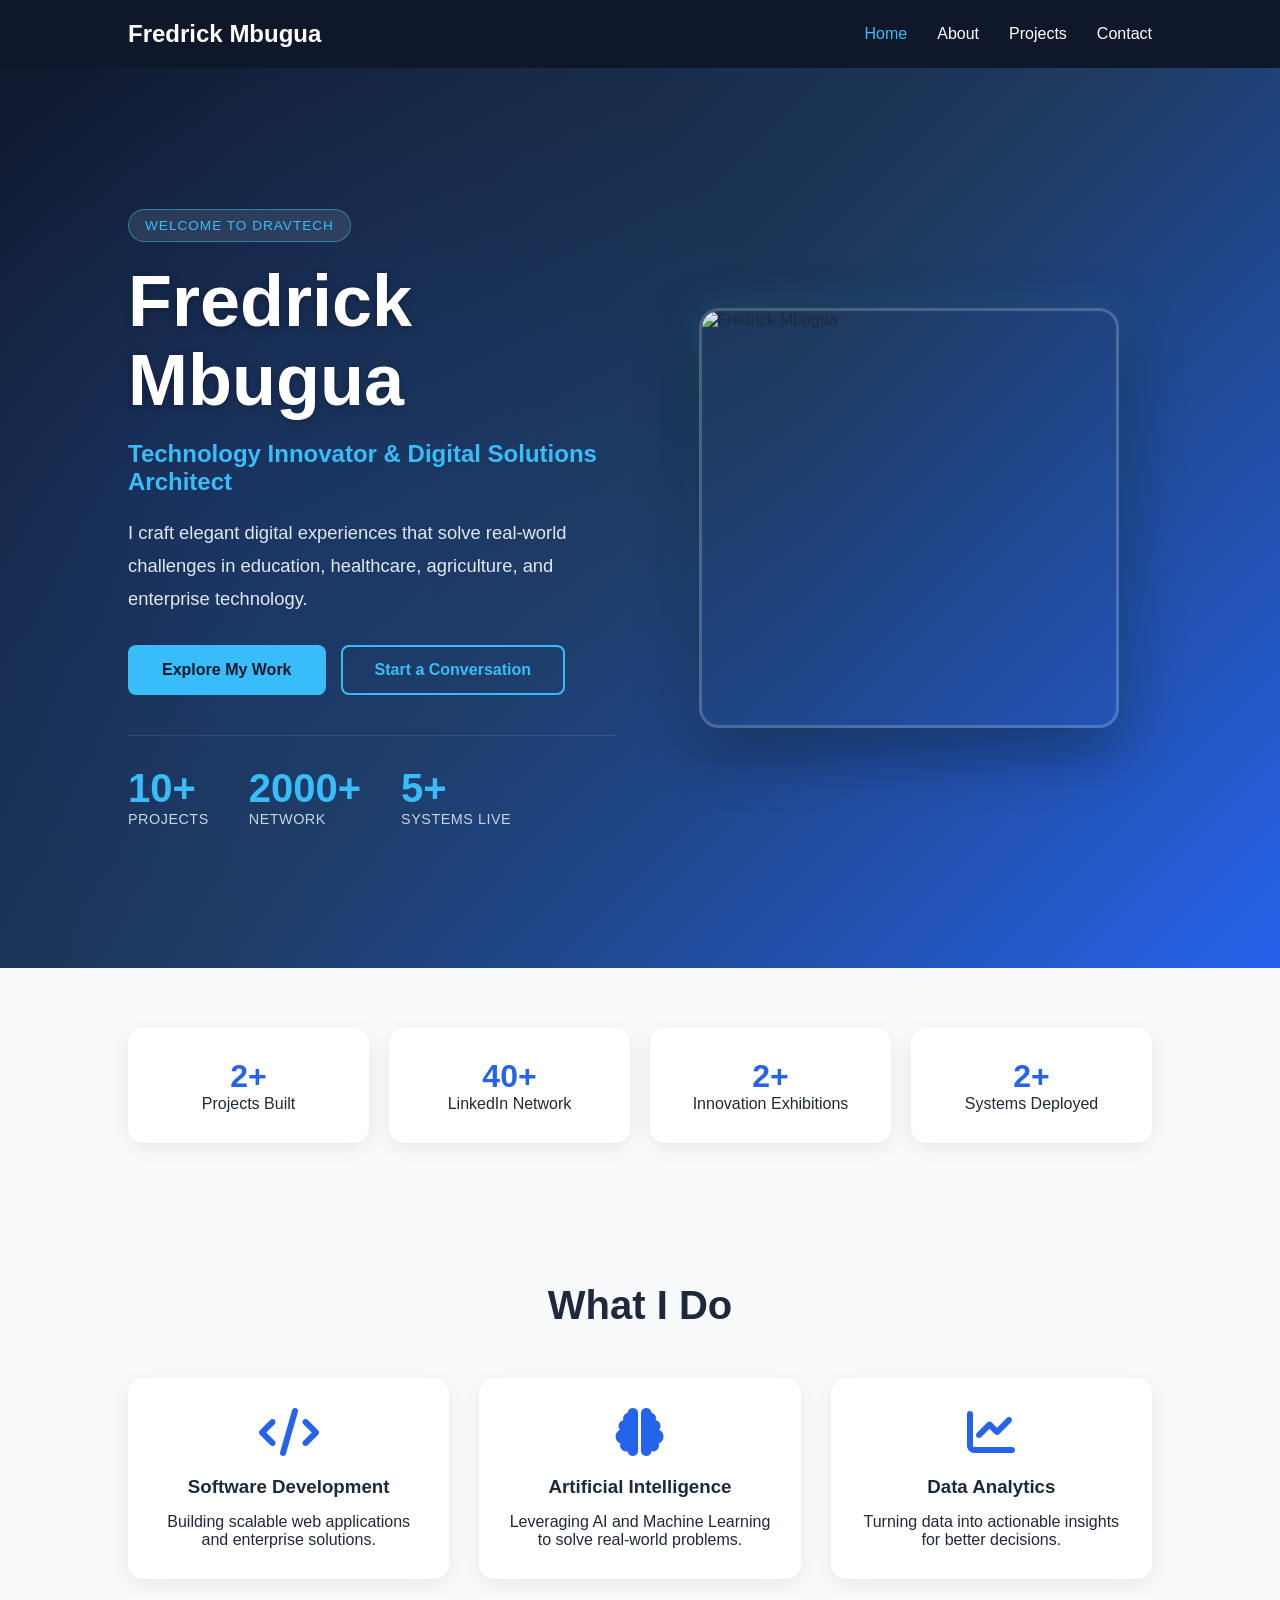
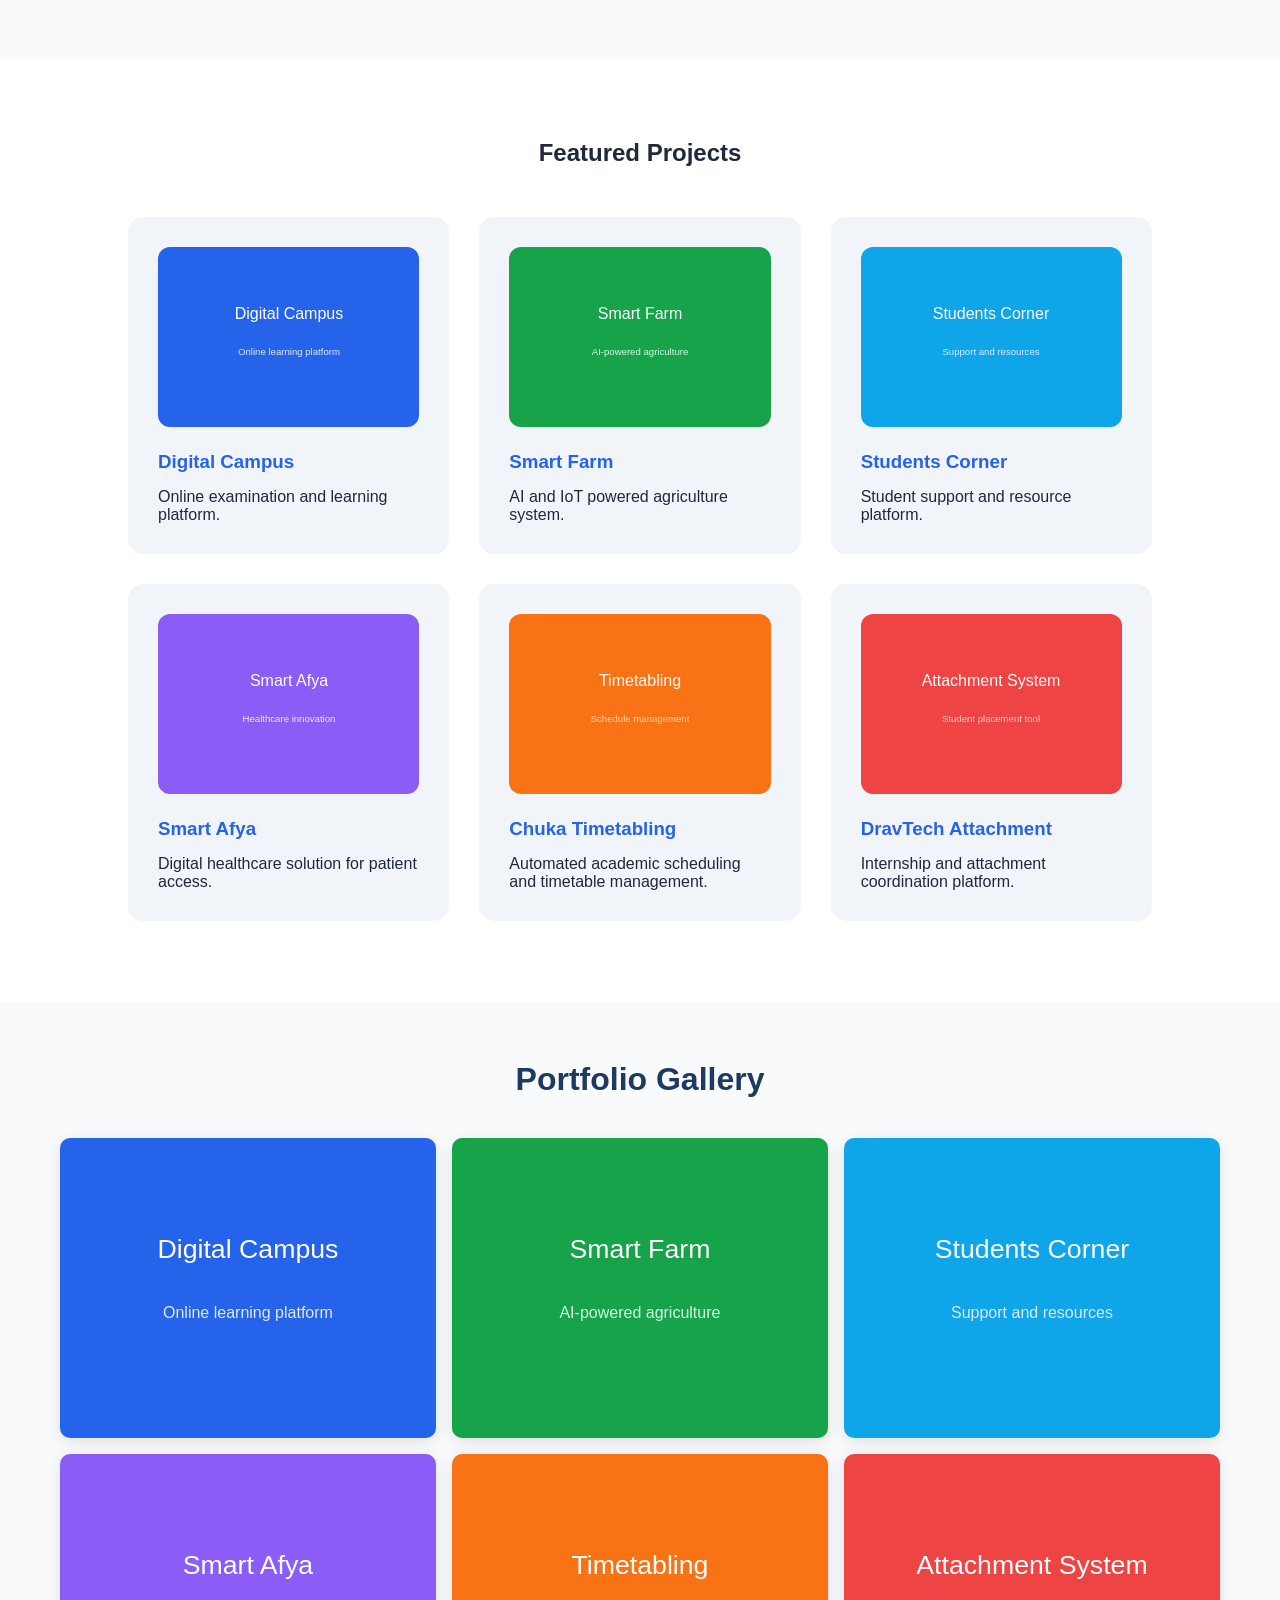
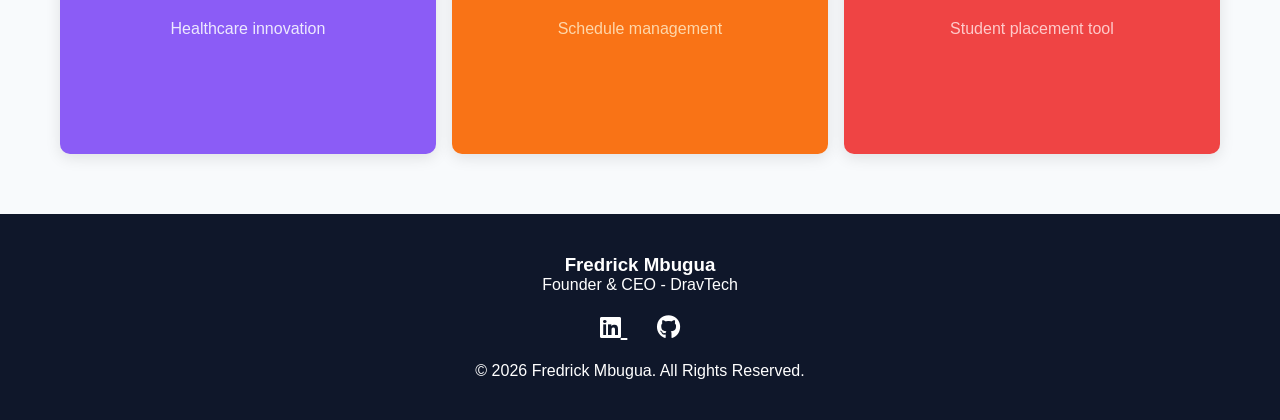
==== index.html @ f40d71c6 "My portfolio" ====
<!DOCTYPE html>
<html lang="en">
<head>
    <meta charset="UTF-8">
    <meta name="viewport" content="width=device-width, initial-scale=1.0">
    <title>Fredrick Mbugua | Portfolio</title>

    <link rel="stylesheet" href="css/style.css">

    <link href="https://cdnjs.cloudflare.com/ajax/libs/font-awesome/6.5.1/css/all.min.css" rel="stylesheet">
</head>

<body>

    <!-- Navigation -->

    <nav class="navbar">

        <div class="logo">
            <h2>Fredrick Mbugua</h2>
        </div>

        <ul class="nav-links">
            <li><a href="index.html" class="active">Home</a></li>
            <li><a href="about.html">About</a></li>
            <li><a href="project.html">Projects</a></li>
            <li><a href="contact.html">Contact</a></li>
        </ul>

    </nav>

    <!-- Hero Section -->

    <section class="hero hero-gradient">

        <div class="hero-overlay"></div>

        <div class="hero-content">

            <div class="hero-badge">Welcome to DravTech</div>

            <h1>Fredrick Mbugua</h1>

            <h2>
                Technology Innovator & Digital Solutions Architect
            </h2>

            <p class="intro">
                I craft elegant digital experiences that solve real-world challenges
                in education, healthcare, agriculture, and enterprise technology.
            </p>

            <div class="buttons">
                <a href="project.html" class="btn btn-primary">Explore My Work</a>
                <a href="contact.html" class="btn btn-secondary">
                    Start a Conversation
                </a>
            </div>

            <div class="hero-stats">
                <div class="stat">
                    <span class="number">10+</span>
                    <span class="label">Projects</span>
                </div>
                <div class="stat">
                    <span class="number">2000+</span>
                    <span class="label">Network</span>
                </div>
                <div class="stat">
                    <span class="number">5+</span>
                    <span class="label">Systems Live</span>
                </div>
            </div>

        </div>

        <div class="hero-image">
            <img src="images/profile.jpg" alt="Fredrick Mbugua" class="profile-img">
        </div>

    </section>

    <!-- Stats -->

    <section class="stats">

        <div class="stat-box">
            <h3>10+</h3>
            <p>Projects Built</p>
        </div>

        <div class="stat-box">
            <h3>2000+</h3>
            <p>LinkedIn Network</p>
        </div>

        <div class="stat-box">
            <h3>2</h3>
            <p>Innovation Exhibitions</p>
        </div>

        <div class="stat-box">
            <h3>5+</h3>
            <p>Systems Deployed</p>
        </div>

    </section>

    <!-- Highlights -->

    <section class="highlights">

        <h2>What I Do</h2>

        <div class="highlight-container">

            <div class="card">
                <i class="fas fa-code"></i>
                <h3>Software Development</h3>
                <p>
                    Building scalable web applications
                    and enterprise solutions.
                </p>
            </div>

            <div class="card">
                <i class="fas fa-brain"></i>
                <h3>Artificial Intelligence</h3>
                <p>
                    Leveraging AI and Machine Learning
                    to solve real-world problems.
                </p>
            </div>

            <div class="card">
                <i class="fas fa-chart-line"></i>
                <h3>Data Analytics</h3>
                <p>
                    Turning data into actionable insights
                    for better decisions.
                </p>
            </div>

        </div>

    </section>

    <!-- Featured Projects -->

    <section class="featured-projects">

        <h2>Featured Projects</h2>

        <div class="project-grid">

            <div class="project-card">
                <img src="images/projects/digital-campus.svg" alt="Digital Campus">
                <h3>Digital Campus</h3>
                <p>
                    Online examination and learning platform.
                </p>
            </div>

            <div class="project-card">
                <img src="images/projects/smart-farm.svg" alt="Smart Farm">
                <h3>Smart Farm</h3>
                <p>
                    AI and IoT powered agriculture system.
                </p>
            </div>

            <div class="project-card">
                <img src="images/projects/students-corner.svg" alt="Students Corner">
                <h3>Students Corner</h3>
                <p>
                    Student support and resource platform.
                </p>
            </div>

            <div class="project-card">
                <img src="images/projects/smart-afya.svg" alt="Smart Afya">
                <h3>Smart Afya</h3>
                <p>
                    Digital healthcare solution for patient access.
                </p>
            </div>

            <div class="project-card">
                <img src="images/projects/chuka-timetabling.svg" alt="Chuka Timetabling System">
                <h3>Chuka Timetabling</h3>
                <p>
                    Automated academic scheduling and timetable management.
                </p>
            </div>

            <div class="project-card">
                <img src="images/projects/dravtech-attachment.svg" alt="DravTech Attachment System">
                <h3>DravTech Attachment</h3>
                <p>
                    Internship and attachment coordination platform.
                </p>
            </div>

        </div>

    </section>
    
        <!-- Portfolio Gallery -->
        <section class="portfolio-images" id="gallery">
            <h2>Portfolio Gallery</h2>

            <div class="image-grid three-col">
                <div class="image-card">
                    <img src="images/projects/digital-campus.svg" alt="Digital Campus">
                    <div class="caption">Digital Campus — EdTech platform</div>
                </div>
                <div class="image-card">
                    <img src="images/projects/smart-farm.svg" alt="Smart Farm">
                    <div class="caption">Smart Farm — AI agriculture</div>
                </div>
                <div class="image-card">
                    <img src="images/projects/students-corner.svg" alt="Students Corner">
                    <div class="caption">Students Corner — Student support</div>
                </div>
                <div class="image-card">
                    <img src="images/projects/smart-afya.svg" alt="Smart Afya">
                    <div class="caption">Smart Afya — Healthcare access</div>
                </div>
                <div class="image-card">
                    <img src="images/projects/chuka-timetabling.svg" alt="Chuka Timetabling">
                    <div class="caption">Chuka Timetabling — Scheduling system</div>
                </div>
                <div class="image-card">
                    <img src="images/projects/dravtech-attachment.svg" alt="DravTech Attachment">
                    <div class="caption">DravTech Attachment — Internship tool</div>
                </div>
            </div>

        </section>

        <!-- Footer -->

    <footer>

        <h3>Fredrick Mbugua</h3>

        <p>
            Founder & CEO - DravTech
        </p>

        <div class="socials">

            <a href="https://www.linkedin.com/in/fredrick-mbugua-91761b349">
                <i class="fab fa-linkedin"></i>
            </a>

            <a href="#">
                <i class="fab fa-github"></i>
            </a>

        </div>

        <p>
            © 2026 Fredrick Mbugua. All Rights Reserved.
        </p>

    </footer>

    <script src="script.js"></script>

</body>
</html>
---- css/style.css ----
/* ==========================
   GLOBAL SETTINGS
========================== */

*{
    margin:0;
    padding:0;
    box-sizing:border-box;
    font-family:'Segoe UI',sans-serif;
}

html{
    scroll-behavior:smooth;
}

body{
    background:#f8fafc;
    color:#1e293b;
}

/* ==========================
   NAVBAR
========================== */

.navbar{
    display:flex;
    justify-content:space-between;
    align-items:center;
    padding:20px 10%;
    background:#0f172a;
    position:sticky;
    top:0;
    z-index:1000;
}

.logo h2{
    color:white;
}

.nav-links{
    display:flex;
    list-style:none;
}

.nav-links li{
    margin-left:30px;
}

.nav-links a{
    text-decoration:none;
    color:white;
    font-weight:500;
    transition:0.3s;
}

.nav-links a:hover,
.nav-links a.active{
    color:#38bdf8;
}

/* ==========================
   HERO SECTION
========================== */

.hero{
    min-height:100vh;
    display:flex;
    justify-content:center;
    align-items:center;
    padding:80px 10%;
    gap:50px;
    position:relative;
    overflow:hidden;
}

.hero-gradient{
    background:linear-gradient(135deg,#0f172a 0%,#1e3a5f 50%,#2563eb 100%);
}

.hero-overlay{
    position:absolute;
    top:0;
    left:0;
    right:0;
    bottom:0;
    background:radial-gradient(circle at 20% 50%, rgba(37,99,235,0.15) 0%, transparent 50%);
    pointer-events:none;
}

.hero-content{
    flex:1;
    position:relative;
    z-index:1;
    color:white;
}

.hero-badge{
    display:inline-block;
    padding:8px 16px;
    background:rgba(255,255,255,0.1);
    border:1px solid rgba(56,189,248,0.5);
    border-radius:20px;
    font-size:0.85rem;
    letter-spacing:1px;
    text-transform:uppercase;
    margin-bottom:20px;
    color:#38bdf8;
}

.hero-content h1{
    font-size:4.5rem;
    color:white;
    margin-bottom:15px;
    font-weight:800;
    line-height:1.1;
    text-shadow:0 2px 10px rgba(0,0,0,0.3);
}

.hero-content h2{
    color:#38bdf8;
    margin:20px 0;
    font-size:1.5rem;
    font-weight:600;
}

.hero-content p{
    margin-bottom:15px;
    line-height:1.8;
    color:#e2e8f0;
}

.intro{
    font-size:1.15rem;
    color:#cbd5e1;
    margin-bottom:35px;
}

.hero-stats{
    display:flex;
    gap:40px;
    margin-top:40px;
    padding-top:30px;
    border-top:1px solid rgba(255,255,255,0.1);
}

.hero-stats .stat{
    display:flex;
    flex-direction:column;
}

.hero-stats .number{
    font-size:2.5rem;
    font-weight:700;
    color:#38bdf8;
}

.hero-stats .label{
    font-size:0.9rem;
    color:#cbd5e1;
    text-transform:uppercase;
    letter-spacing:0.5px;
}

.hero-image{
    flex:1;
    display:flex;
    justify-content:center;
    align-items:center;
    position:relative;
    z-index:1;
}

.hero-image .profile-img{
    width:420px;
    height:420px;
    object-fit:cover;
    border-radius:20px;
    border:3px solid rgba(255,255,255,0.2);
    box-shadow:0 20px 60px rgba(0,0,0,0.4), 0 0 40px rgba(56,189,248,0.2);
    transition:transform 0.3s ease, box-shadow 0.3s ease;
}

.hero-image .profile-img:hover{
    transform:translateY(-10px);
    box-shadow:0 30px 80px rgba(0,0,0,0.5), 0 0 60px rgba(56,189,248,0.3);
}

/* ==========================
   BUTTONS
========================== */

.buttons{
    margin-top:30px;
    display:flex;
    gap:15px;
    flex-wrap:wrap;
}

.btn{
    display:inline-block;
    padding:14px 32px;
    background:#2563eb;
    color:white;
    text-decoration:none;
    border-radius:8px;
    transition:.3s;
    border:2px solid transparent;
    font-weight:600;
    font-size:1rem;
}

.btn:hover{
    transform:translateY(-3px);
    box-shadow:0 10px 30px rgba(37,99,235,0.3);
}

.btn-primary{
    background:#38bdf8;
    color:#0f172a;
}

.btn-primary:hover{
    background:#0ea5e9;
    box-shadow:0 10px 30px rgba(56,189,248,0.3);
}

.btn-secondary{
    background:transparent;
    border:2px solid #38bdf8;
    color:#38bdf8;
}

.btn-secondary:hover{
    background:#38bdf8;
    color:#0f172a;
}

.btn-outline{
    background:transparent;
    border:2px solid #2563eb;
    color:#2563eb;
}

/* ==========================
   STATS
========================== */

.stats{
    display:grid;
    grid-template-columns:repeat(auto-fit,minmax(200px,1fr));
    gap:20px;
    padding:60px 10%;
}

.stat-box{
    background:white;
    padding:30px;
    text-align:center;
    border-radius:15px;
    box-shadow:0 5px 20px rgba(0,0,0,.08);
}

.stat-box h3{
    color:#2563eb;
    font-size:2rem;
}

/* ==========================
   HIGHLIGHTS
========================== */

.highlights{
    padding:80px 10%;
}

.highlights h2{
    text-align:center;
    margin-bottom:50px;
    font-size:2.5rem;
}

.highlight-container{
    display:grid;
    grid-template-columns:repeat(auto-fit,minmax(250px,1fr));
    gap:30px;
}

.card{
    background:white;
    padding:30px;
    text-align:center;
    border-radius:15px;
    box-shadow:0 5px 20px rgba(0,0,0,.08);
    transition:.3s;
}

.card:hover{
    transform:translateY(-10px);
}

.card i{
    font-size:3rem;
    color:#2563eb;
    margin-bottom:20px;
}

.card h3{
    margin-bottom:15px;
}

/* ==========================
   PROJECTS
========================== */

.featured-projects{
    padding:80px 10%;
    background:white;
}

.featured-projects h2{
    text-align:center;
    margin-bottom:50px;
}

.project-grid{
    display:grid;
    grid-template-columns:repeat(auto-fit,minmax(280px,1fr));
    gap:30px;
}

.project-card{
    background:#f1f5f9;
    padding:30px;
    border-radius:15px;
    transition:.3s;
}

.project-card img{
    width:100%;
    height:180px;
    object-fit:cover;
    border-radius:12px;
    margin-bottom:20px;
}

.project-card:hover{
    transform:translateY(-8px);
}

.project-card h3{
    color:#2563eb;
    margin-bottom:15px;
}

/* ==========================
   FOOTER
========================== */

footer{
    background:#0f172a;
    color:white;
    text-align:center;
    padding:40px 20px;
}

.socials{
    margin:20px 0;
}

.socials a{
    color:white;
    margin:0 15px;
    font-size:1.5rem;
}

.socials a:hover{
    color:#38bdf8;
}

/* ==========================
   ABOUT PAGE
========================== */

.about-section{
    padding:80px 10%;
}

.about-container{
    display:grid;
    grid-template-columns:1fr 2fr;
    gap:50px;
}

.profile-card{
    background:white;
    padding:30px;
    border-radius:15px;
    text-align:center;
    box-shadow:0 5px 20px rgba(0,0,0,.08);
}

.profile-card img{
    width:220px;
    height:220px;
    object-fit:cover;
    border-radius:50%;
    margin-bottom:20px;
}

.about-content{
    background:white;
    padding:40px;
    border-radius:15px;
    box-shadow:0 5px 20px rgba(0,0,0,.08);
}

/* ==========================
   CONTACT
========================== */

.contact-section{
    padding:80px 10%;
}

.contact-form{
    max-width:700px;
    margin:auto;
}

.contact-form input,
.contact-form textarea{
    width:100%;
    padding:15px;
    margin-bottom:20px;
    border:1px solid #ddd;
    border-radius:8px;
}

.contact-form button{
    display:inline-block;
    padding:15px 30px;
    background:#2563eb;
    color:white;
    border-radius:8px;
    border:none;
    cursor:pointer;
    transition:.3s;
}

.contact-form button:hover{
    transform:translateY(-2px);
    background:#1d4ed8;
}

/* ==========================
   MOBILE
========================== */

@media(max-width:768px){

    .hero{
        flex-direction:column;
        text-align:center;
        padding:60px 5%;
        min-height:auto;
    }

    .hero-content h1{
        font-size:3rem;
    }

    .hero-content h2{
        font-size:1.2rem;
    }

    .hero-image .profile-img{
        width:280px;
        height:280px;
    }

    .hero-stats{
        justify-content:center;
        gap:30px;
    }

    .buttons{
        justify-content:center;
    }

    .navbar{
        flex-direction:column;
    }

    .nav-links{
        margin-top:20px;
    }

    .about-container{
        grid-template-columns:1fr;
    }
}
/* ==========================
   ANIMATIONS
========================== */

.hidden{
    opacity:0;
    transform:translateY(40px);
    transition:all .8s ease;
}

.show{
    opacity:1;
    transform:translateY(0);
}

/* Typing Effect */

#typing{
    color:#2563eb;
    font-weight:bold;
}

.cursor{
    animation:blink .7s infinite;
}

@keyframes blink{
    50%{
        opacity:0;
    }
}

/* ==========================
   GALLERY / PORTFOLIO IMAGES
========================== */
.portfolio-images {
    padding: 60px 20px;
    max-width: 1200px;
    margin: 0 auto;
}

.portfolio-images h2 {
    text-align: center;
    font-size: 2rem;
    margin-bottom: 40px;
    color: #1e3a5f;
}

.image-category {
    margin-bottom: 50px;
}

.image-category h3 {
    font-size: 1.2rem;
    color: #555;
    margin-bottom: 20px;
    border-left: 4px solid #f97316;
    padding-left: 12px;
    text-transform: uppercase;
    letter-spacing: 1px;
}

.image-grid {
    display: grid;
    gap: 16px;
}

.image-grid.two-col {
    grid-template-columns: repeat(2, 1fr);
}

.image-grid.three-col {
    grid-template-columns: repeat(3, 1fr);
}

.image-grid.single {
    grid-template-columns: 200px;
    justify-content: center;
}

.image-card {
    position: relative;
    overflow: hidden;
    border-radius: 10px;
    box-shadow: 0 4px 15px rgba(0, 0, 0, 0.1);
    transition: transform 0.3s ease, box-shadow 0.3s ease;
    background: #f0f0f0;
}

.image-card:hover {
    transform: translateY(-5px);
    box-shadow: 0 10px 30px rgba(0, 0, 0, 0.2);
}

.image-card img {
    width: 100%;
    height: 300px;
    object-fit: cover;
    display: block;
}

.image-grid.two-col .image-card img {
    height: 420px;
    object-fit: cover;
    object-position: top;
}

.image-grid.single .image-card img {
    height: 200px;
    object-fit: contain;
    background: #0a1628;
    padding: 20px;
}

.image-card .caption {
    position: absolute;
    bottom: 0;
    left: 0;
    right: 0;
    background: linear-gradient(transparent, rgba(0,0,0,0.7));
    color: white;
    padding: 20px 14px 14px;
    font-size: 0.85rem;
    opacity: 0;
    transition: opacity 0.3s ease;
}

.image-card:hover .caption {
    opacity: 1;
}

@media (max-width: 768px) {
    .image-grid.two-col,
    .image-grid.three-col {
      grid-template-columns: 1fr;
    }
}
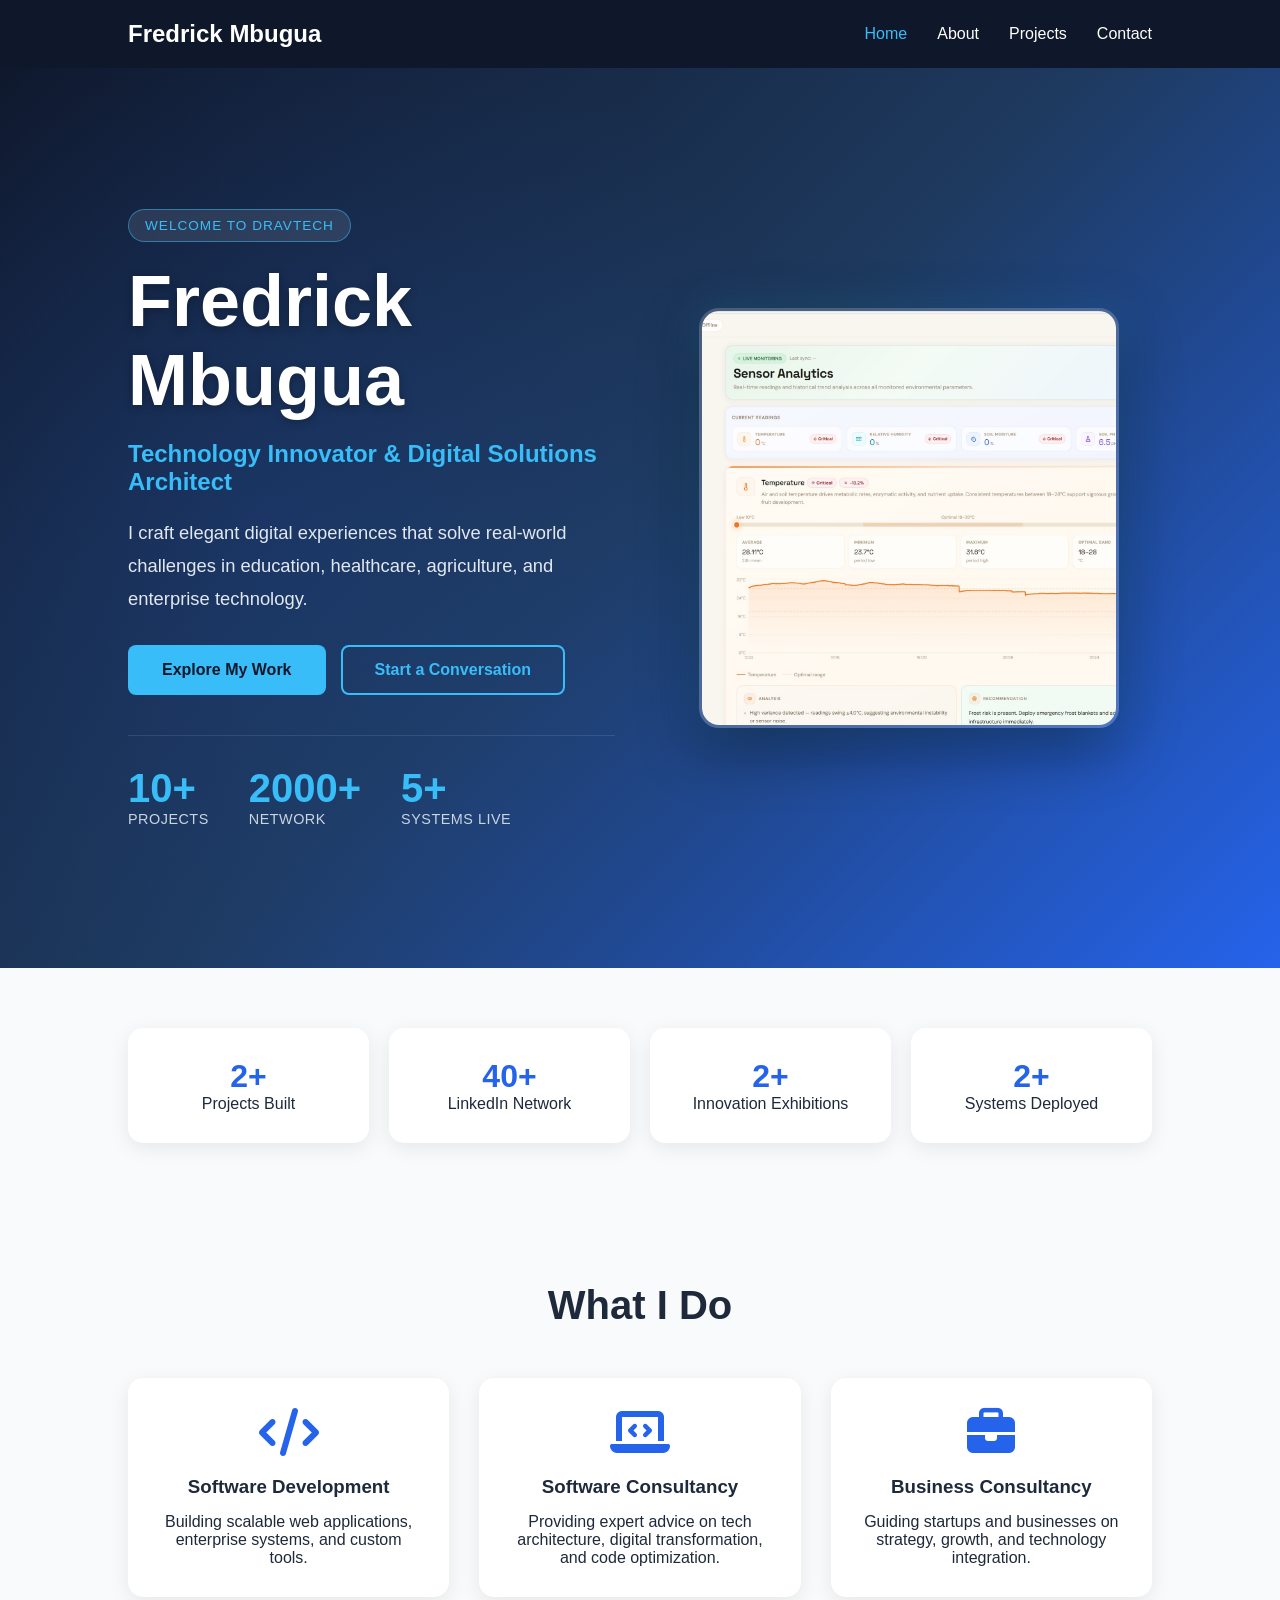
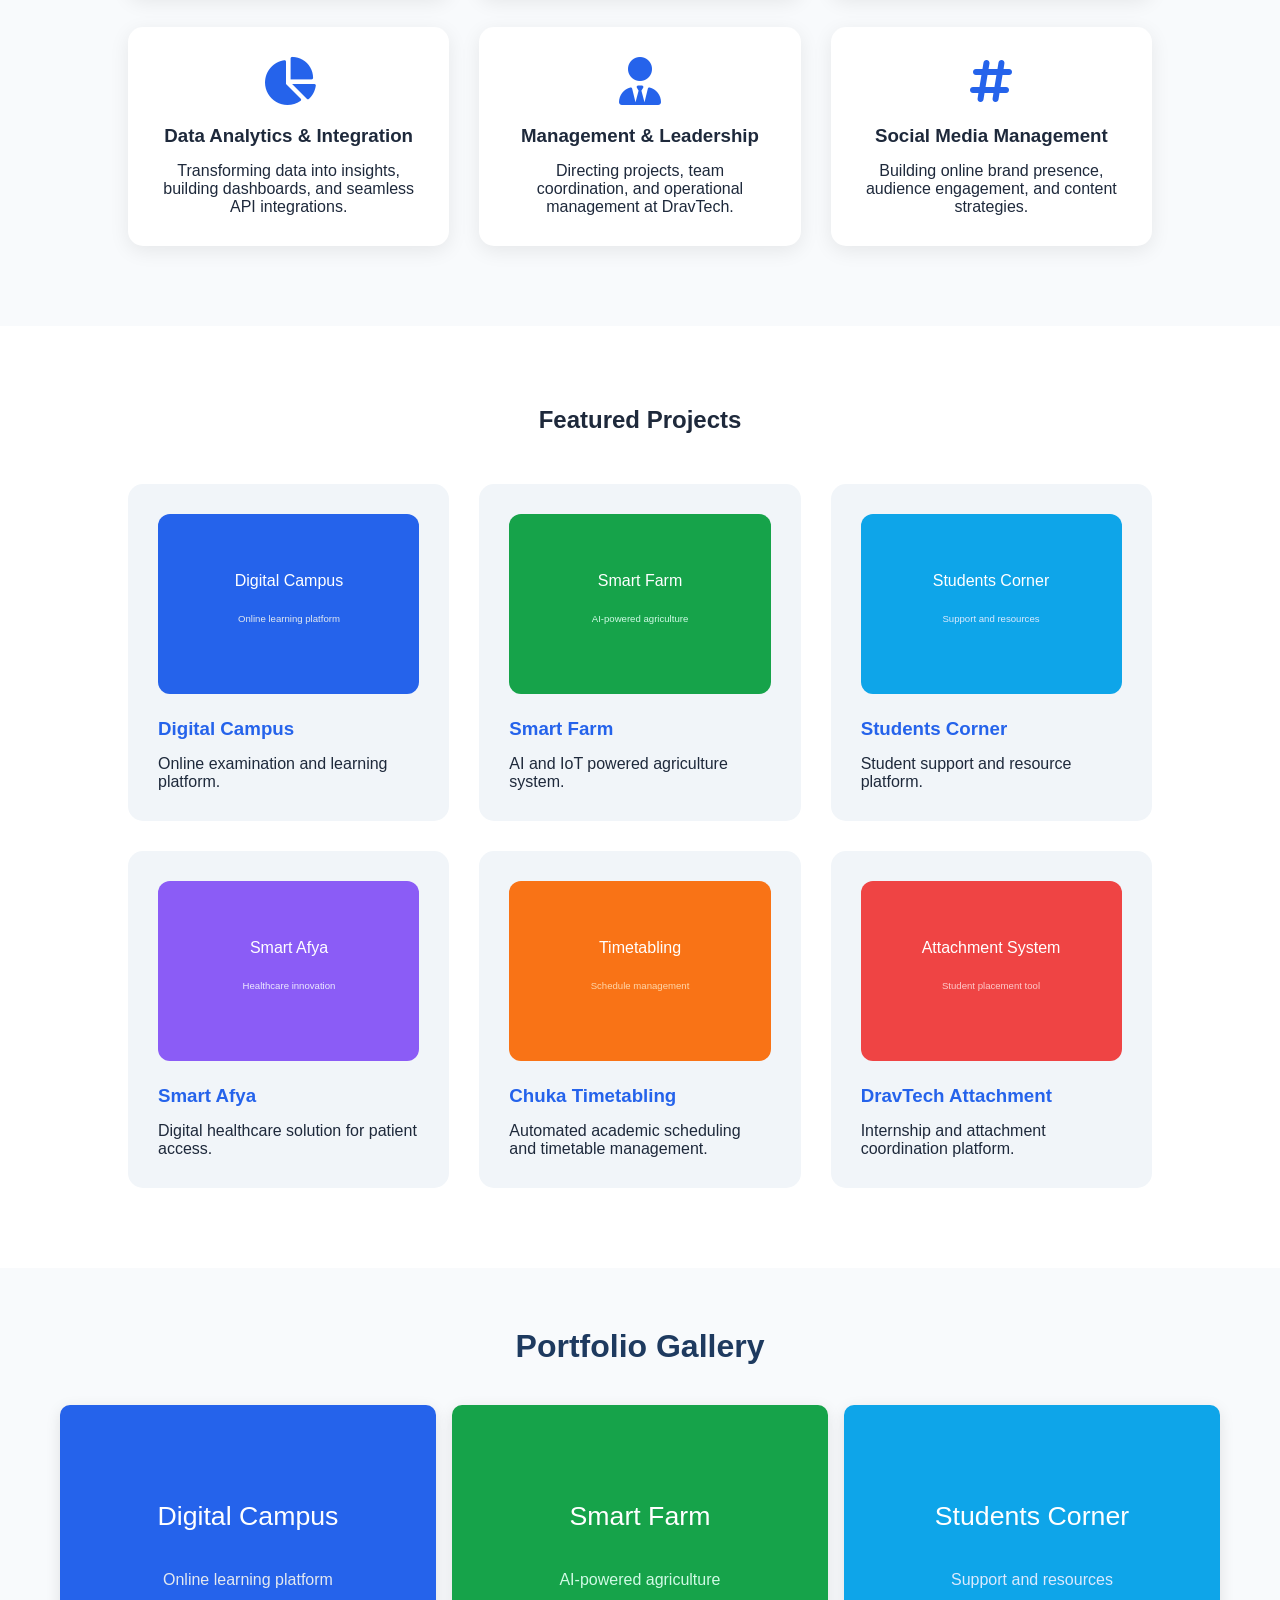
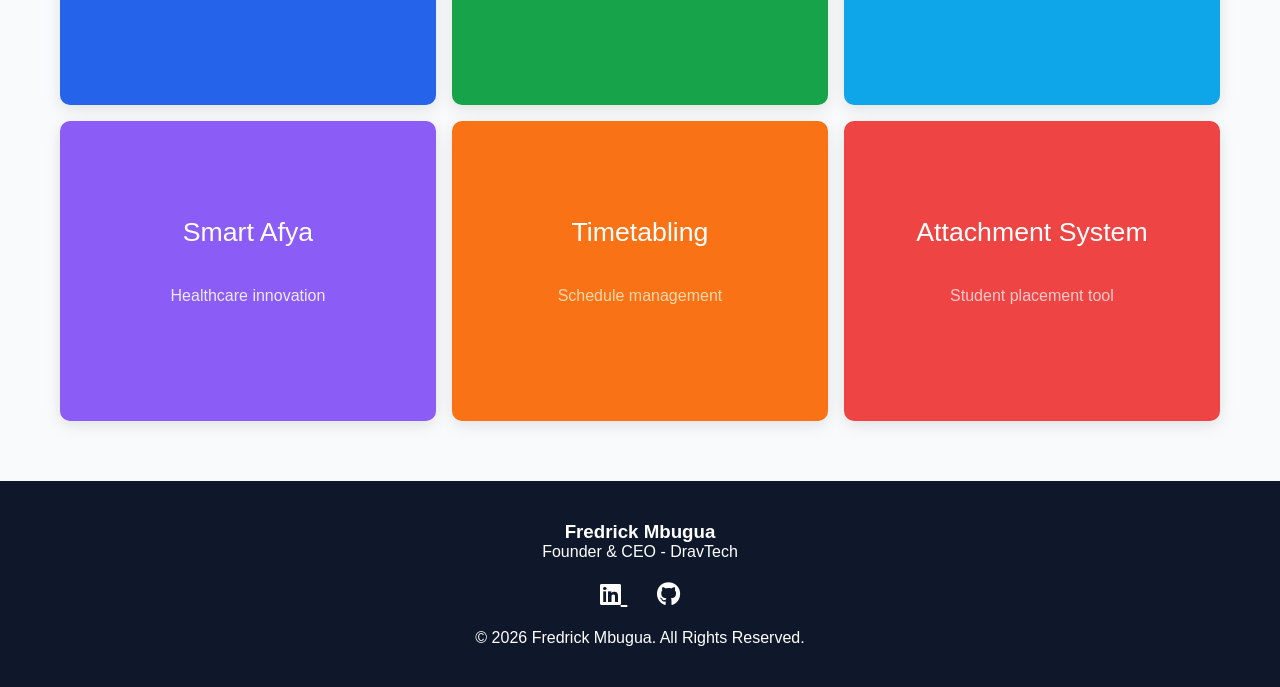
==== commit a347398c: "Add Business Consultancy, Software Consultancy, Management, Social Media Account Management, and Dat" ====
--- a/index.html
+++ b/index.html
@@ -118,26 +118,47 @@
                 <i class="fas fa-code"></i>
                 <h3>Software Development</h3>
                 <p>
-                    Building scalable web applications
-                    and enterprise solutions.
-                </p>
-            </div>
-
-            <div class="card">
-                <i class="fas fa-brain"></i>
-                <h3>Artificial Intelligence</h3>
-                <p>
-                    Leveraging AI and Machine Learning
-                    to solve real-world problems.
-                </p>
-            </div>
-
-            <div class="card">
-                <i class="fas fa-chart-line"></i>
-                <h3>Data Analytics</h3>
-                <p>
-                    Turning data into actionable insights
-                    for better decisions.
+                    Building scalable web applications, enterprise systems, and custom tools.
+                </p>
+            </div>
+
+            <div class="card">
+                <i class="fas fa-laptop-code"></i>
+                <h3>Software Consultancy</h3>
+                <p>
+                    Providing expert advice on tech architecture, digital transformation, and code optimization.
+                </p>
+            </div>
+
+            <div class="card">
+                <i class="fas fa-briefcase"></i>
+                <h3>Business Consultancy</h3>
+                <p>
+                    Guiding startups and businesses on strategy, growth, and technology integration.
+                </p>
+            </div>
+
+            <div class="card">
+                <i class="fas fa-chart-pie"></i>
+                <h3>Data Analytics & Integration</h3>
+                <p>
+                    Transforming data into insights, building dashboards, and seamless API integrations.
+                </p>
+            </div>
+
+            <div class="card">
+                <i class="fas fa-user-tie"></i>
+                <h3>Management & Leadership</h3>
+                <p>
+                    Directing projects, team coordination, and operational management at DravTech.
+                </p>
+            </div>
+
+            <div class="card">
+                <i class="fas fa-hashtag"></i>
+                <h3>Social Media Management</h3>
+                <p>
+                    Building online brand presence, audience engagement, and content strategies.
                 </p>
             </div>
 
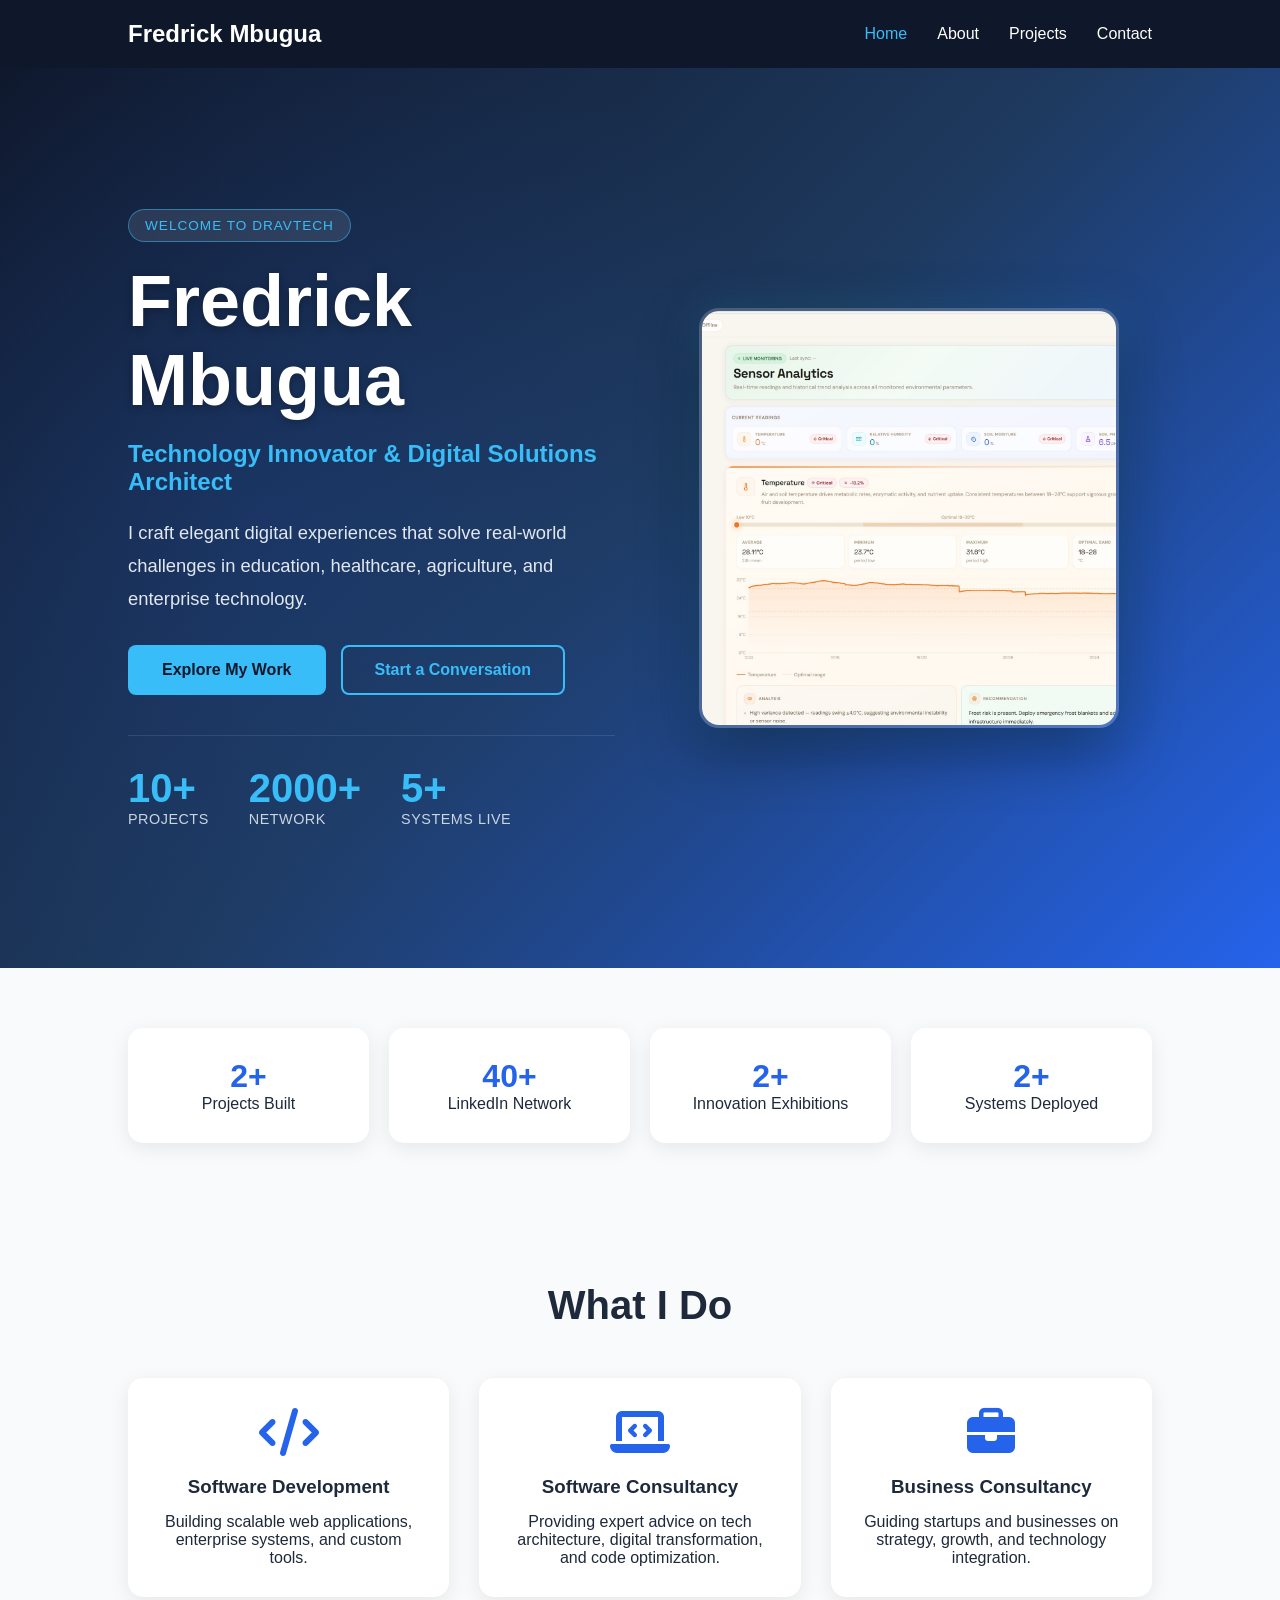
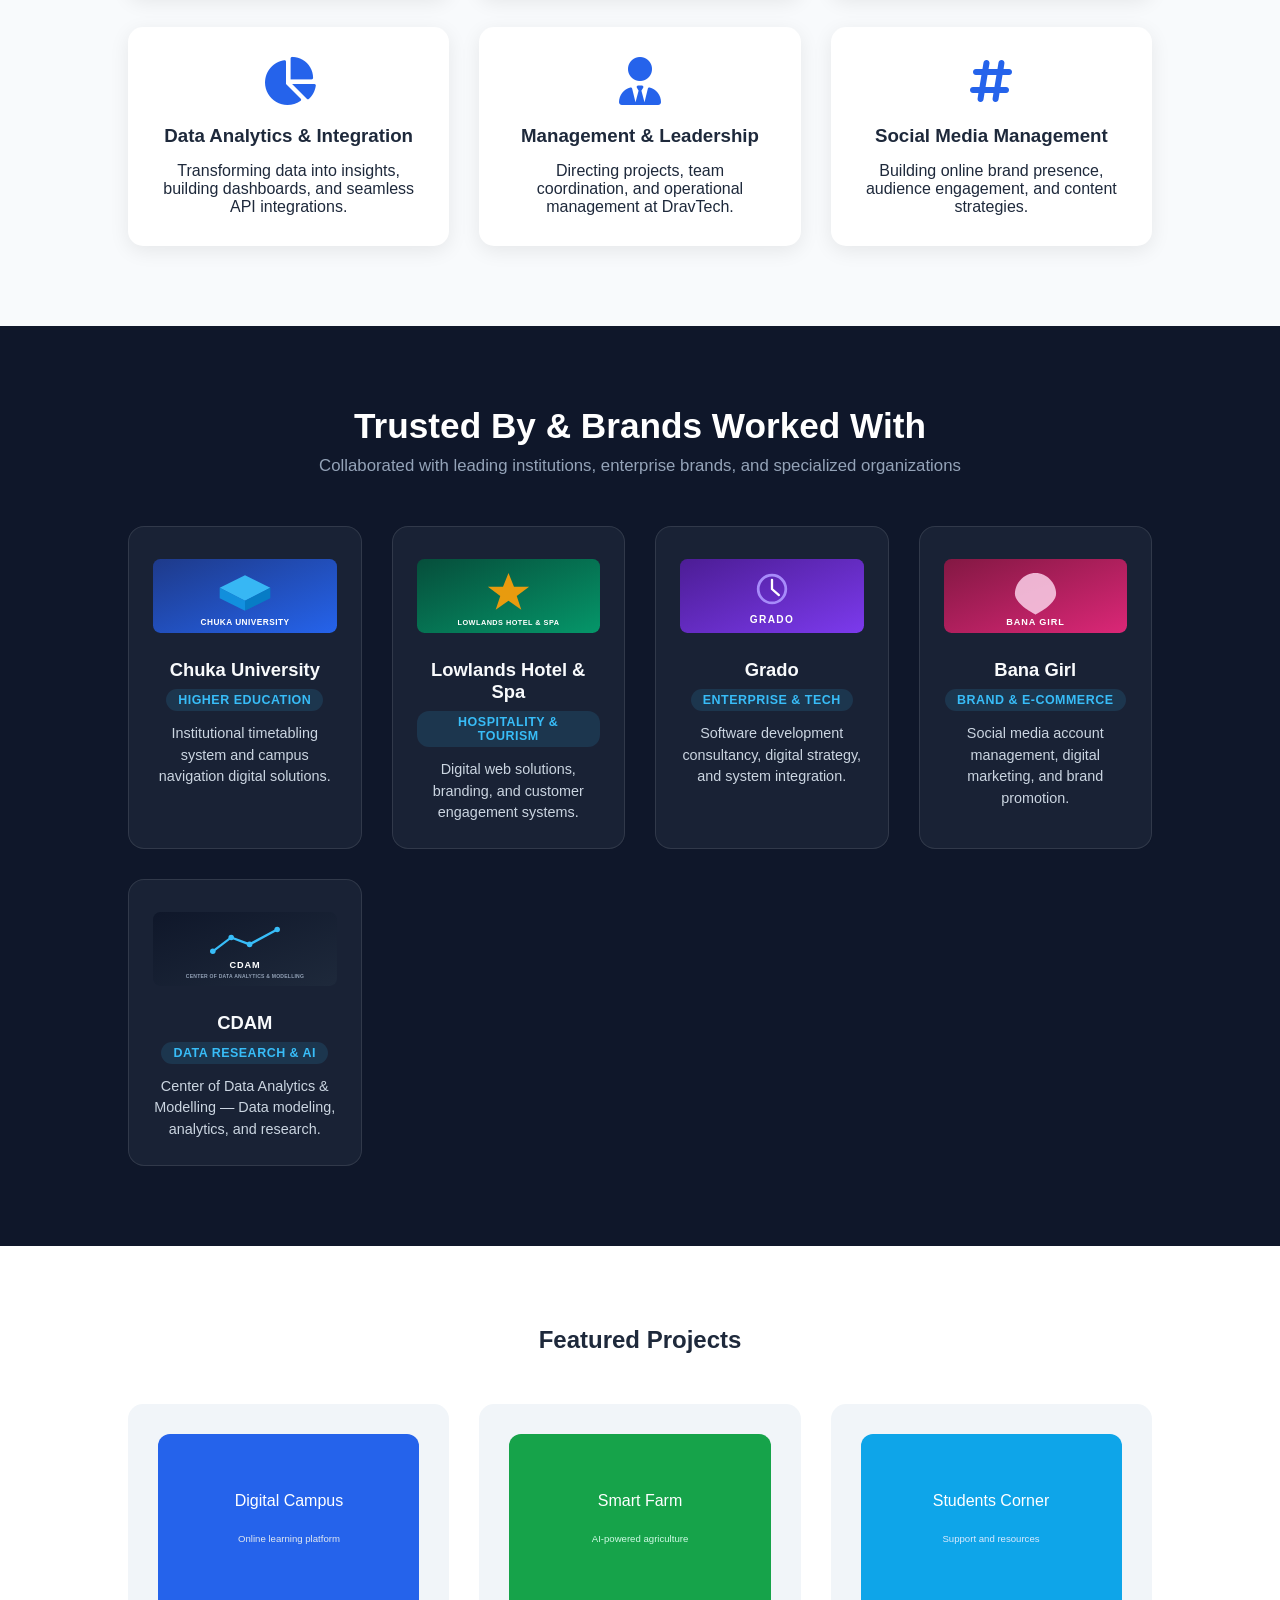
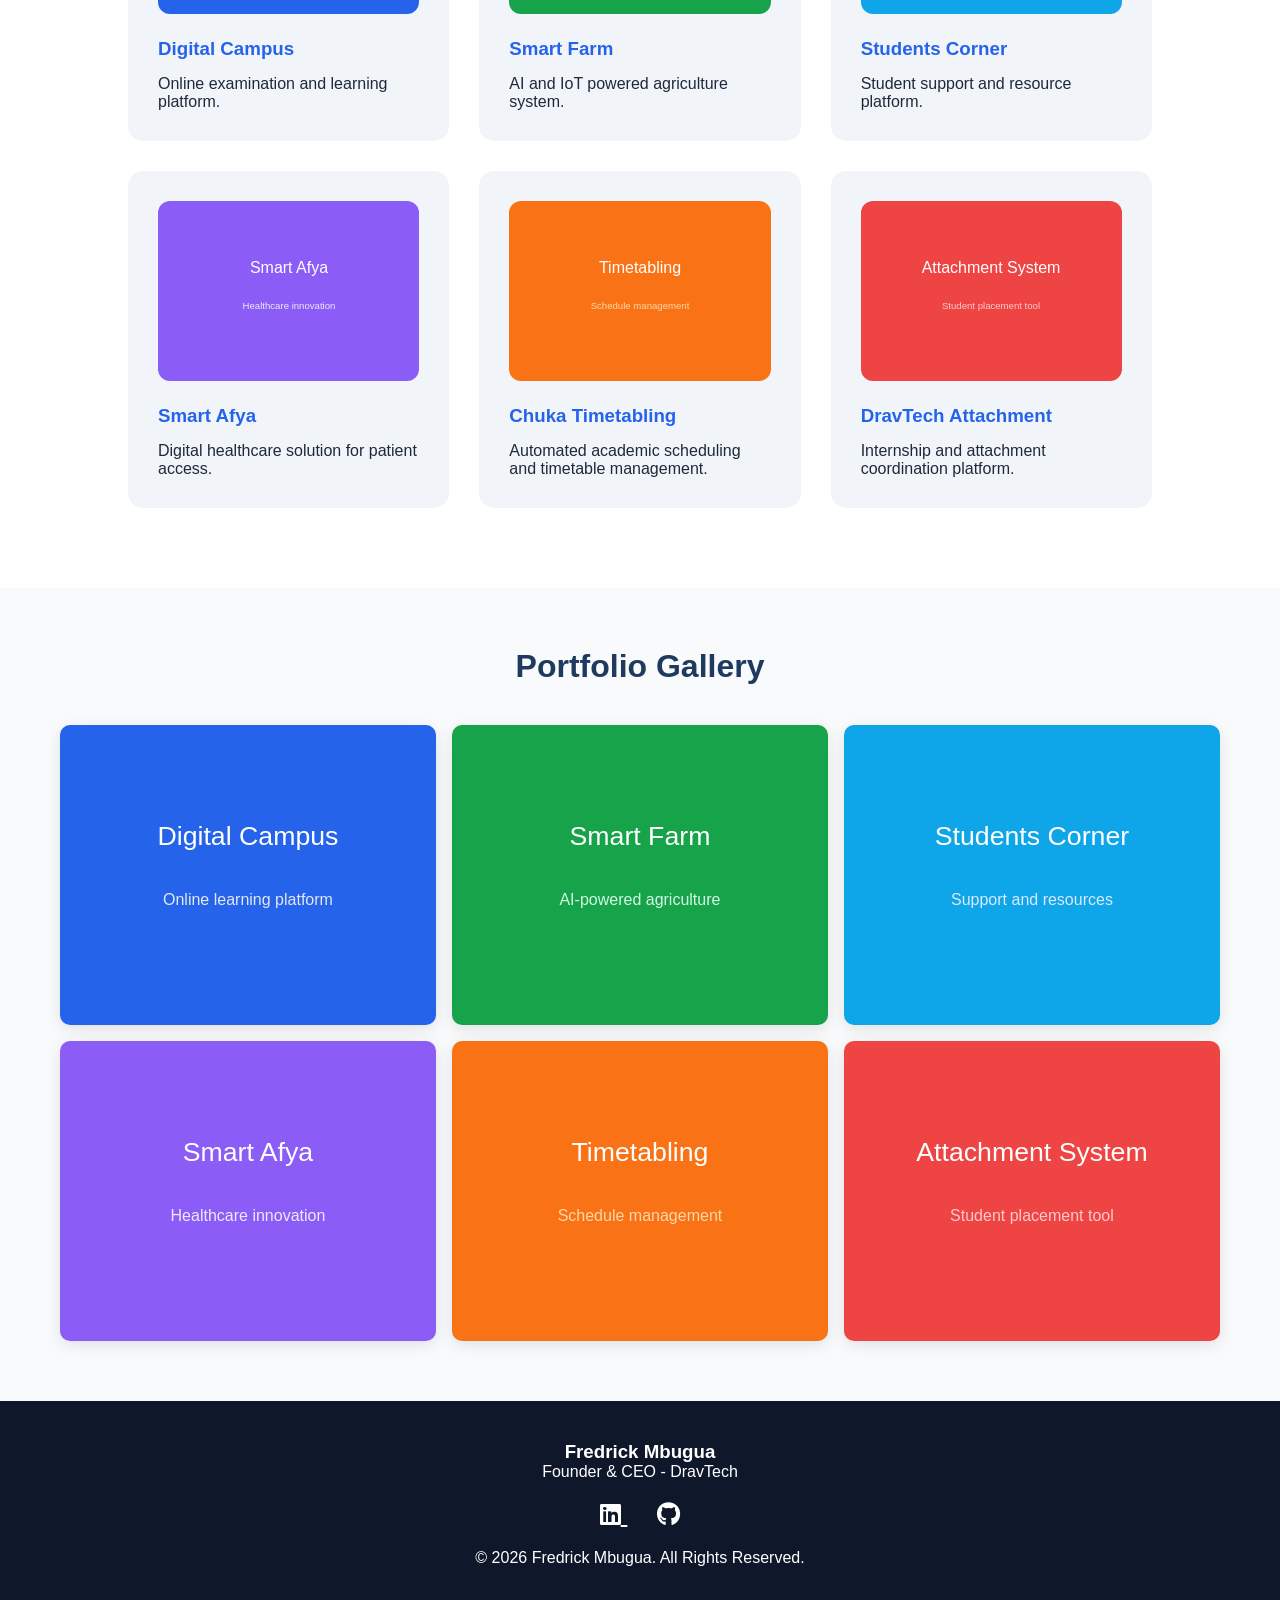
==== commit d5773249: "Add Brands & Collaborations section showcasing Chuka University, Lowlands Hotel and Spa, Grado, Bana" ====
--- a/index.html
+++ b/index.html
@@ -166,6 +166,54 @@
 
     </section>
 
+    <!-- Brands & Organizations Worked With -->
+
+    <section class="brands-section" id="brands">
+
+        <h2>Trusted By &amp; Brands Worked With</h2>
+        <p class="section-subtitle">Collaborated with leading institutions, enterprise brands, and specialized organizations</p>
+
+        <div class="brand-grid">
+
+            <div class="brand-card">
+                <img src="images/brands/chuka-university.svg" alt="Chuka University">
+                <h3>Chuka University</h3>
+                <span class="brand-tag">Higher Education</span>
+                <p>Institutional timetabling system and campus navigation digital solutions.</p>
+            </div>
+
+            <div class="brand-card">
+                <img src="images/brands/lowlands-hotel.svg" alt="Lowlands Hotel and Spa">
+                <h3>Lowlands Hotel &amp; Spa</h3>
+                <span class="brand-tag">Hospitality &amp; Tourism</span>
+                <p>Digital web solutions, branding, and customer engagement systems.</p>
+            </div>
+
+            <div class="brand-card">
+                <img src="images/brands/grado.svg" alt="Grado">
+                <h3>Grado</h3>
+                <span class="brand-tag">Enterprise &amp; Tech</span>
+                <p>Software development consultancy, digital strategy, and system integration.</p>
+            </div>
+
+            <div class="brand-card">
+                <img src="images/brands/bana-girl.svg" alt="Bana Girl">
+                <h3>Bana Girl</h3>
+                <span class="brand-tag">Brand &amp; E-Commerce</span>
+                <p>Social media account management, digital marketing, and brand promotion.</p>
+            </div>
+
+            <div class="brand-card">
+                <img src="images/brands/cdam.svg" alt="Center of Data Analytics and Modelling (CDAM)">
+                <h3>CDAM</h3>
+                <span class="brand-tag">Data Research &amp; AI</span>
+                <p>Center of Data Analytics &amp; Modelling — Data modeling, analytics, and research.</p>
+            </div>
+
+        </div>
+
+    </section>
+
     <!-- Featured Projects -->
 
     <section class="featured-projects">
--- a/css/style.css
+++ b/css/style.css
@@ -635,4 +635,93 @@
     .image-grid.three-col {
       grid-template-columns: 1fr;
     }
+}
+
+/* ==========================
+   BRANDS & PARTNERS SECTION
+========================== */
+
+.brands-section {
+    padding: 80px 10%;
+    background: #0f172a;
+    color: white;
+    position: relative;
+}
+
+.brands-section h2 {
+    text-align: center;
+    font-size: 2.2rem;
+    color: white;
+    margin-bottom: 10px;
+}
+
+.brands-section .section-subtitle {
+    text-align: center;
+    color: #94a3b8;
+    font-size: 1.05rem;
+    margin-bottom: 50px;
+}
+
+.brand-grid {
+    display: grid;
+    grid-template-columns: repeat(auto-fit, minmax(220px, 1fr));
+    gap: 30px;
+    align-items: stretch;
+}
+
+.brand-card {
+    background: rgba(30, 41, 59, 0.7);
+    border: 1px solid rgba(255, 255, 255, 0.1);
+    border-radius: 16px;
+    padding: 24px;
+    text-align: center;
+    transition: transform 0.3s ease, border-color 0.3s ease, box-shadow 0.3s ease;
+    display: flex;
+    flex-direction: column;
+    align-items: center;
+    backdrop-filter: blur(10px);
+}
+
+.brand-card:hover {
+    transform: translateY(-8px);
+    border-color: rgba(56, 189, 248, 0.5);
+    box-shadow: 0 15px 35px rgba(0, 0, 0, 0.4), 0 0 20px rgba(56, 189, 248, 0.15);
+}
+
+.brand-card img {
+    width: 100%;
+    max-width: 220px;
+    height: 90px;
+    object-fit: contain;
+    margin-bottom: 18px;
+    transition: transform 0.3s ease;
+}
+
+.brand-card:hover img {
+    transform: scale(1.05);
+}
+
+.brand-card h3 {
+    font-size: 1.15rem;
+    color: #f8fafc;
+    margin-bottom: 8px;
+}
+
+.brand-card .brand-tag {
+    display: inline-block;
+    padding: 4px 12px;
+    background: rgba(56, 189, 248, 0.12);
+    border-radius: 12px;
+    font-size: 0.78rem;
+    color: #38bdf8;
+    font-weight: 600;
+    margin-bottom: 12px;
+    text-transform: uppercase;
+    letter-spacing: 0.5px;
+}
+
+.brand-card p {
+    font-size: 0.9rem;
+    color: #cbd5e1;
+    line-height: 1.5;
 }
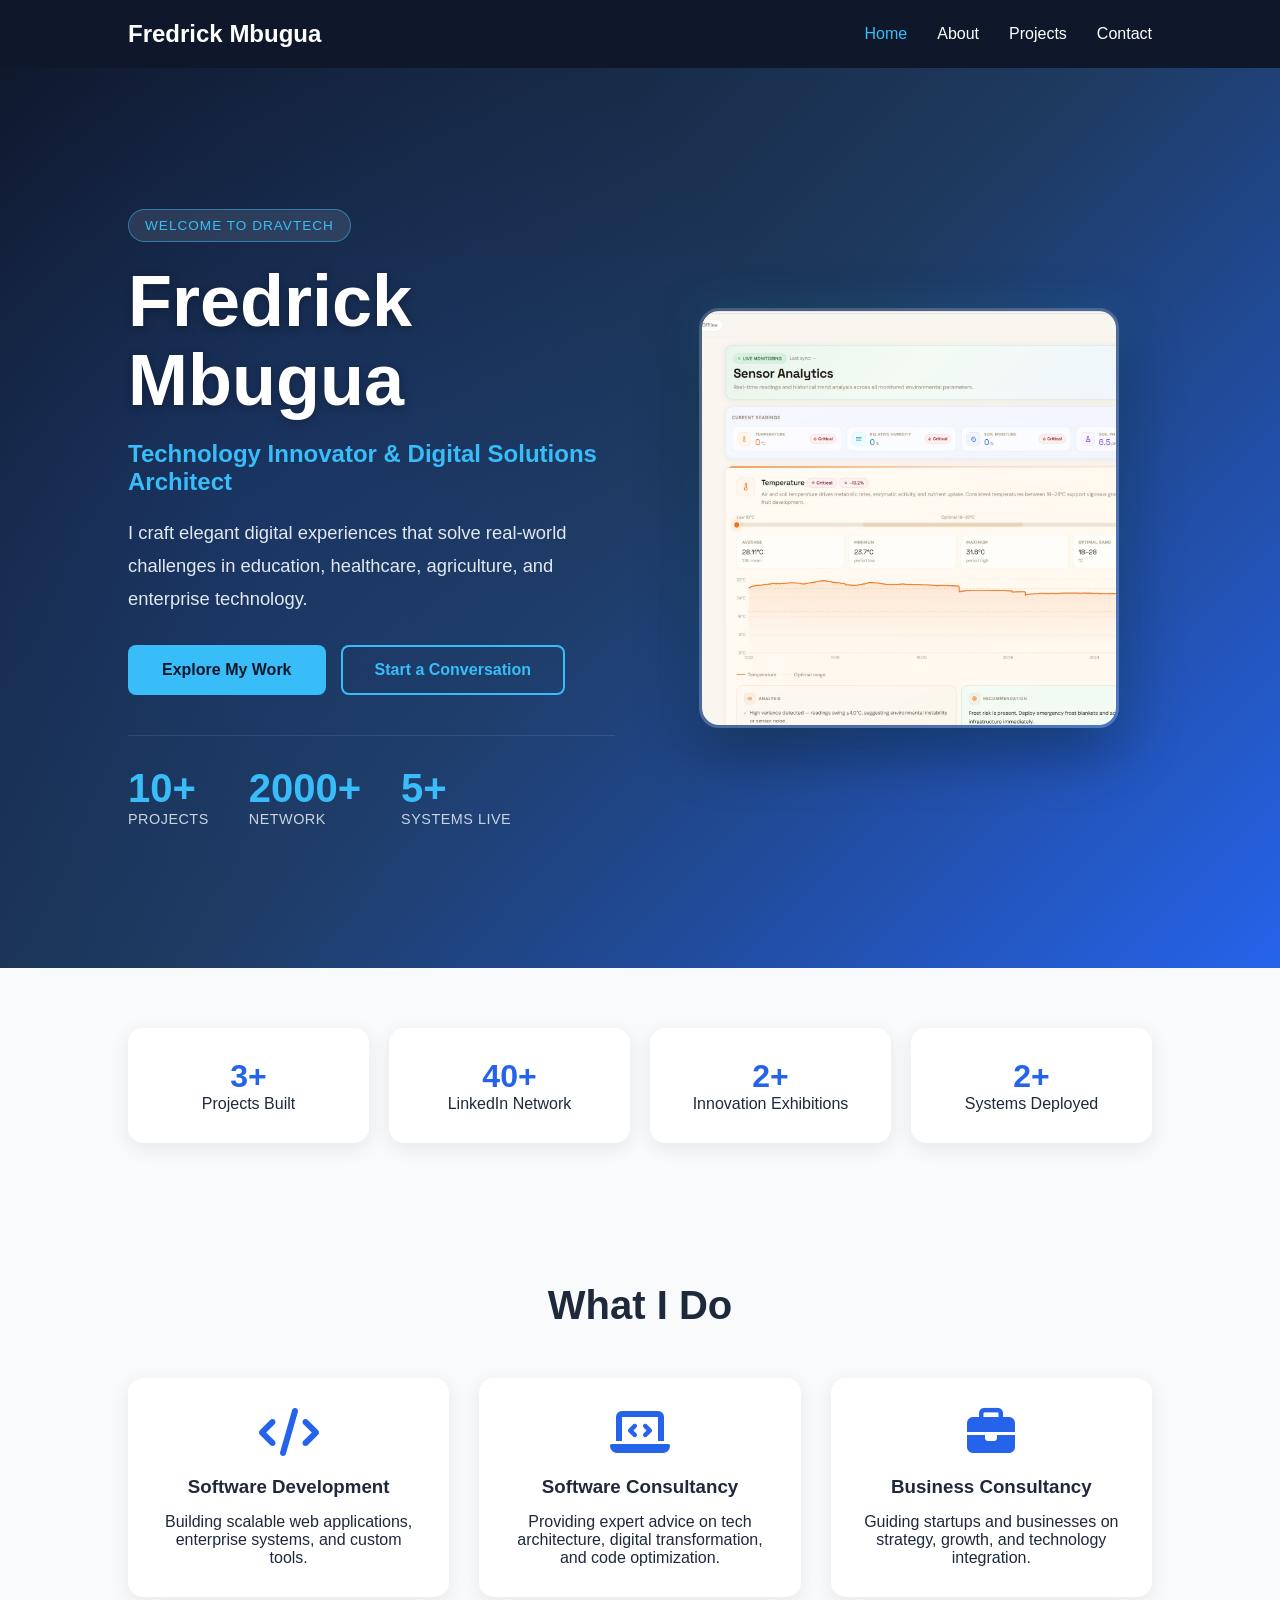
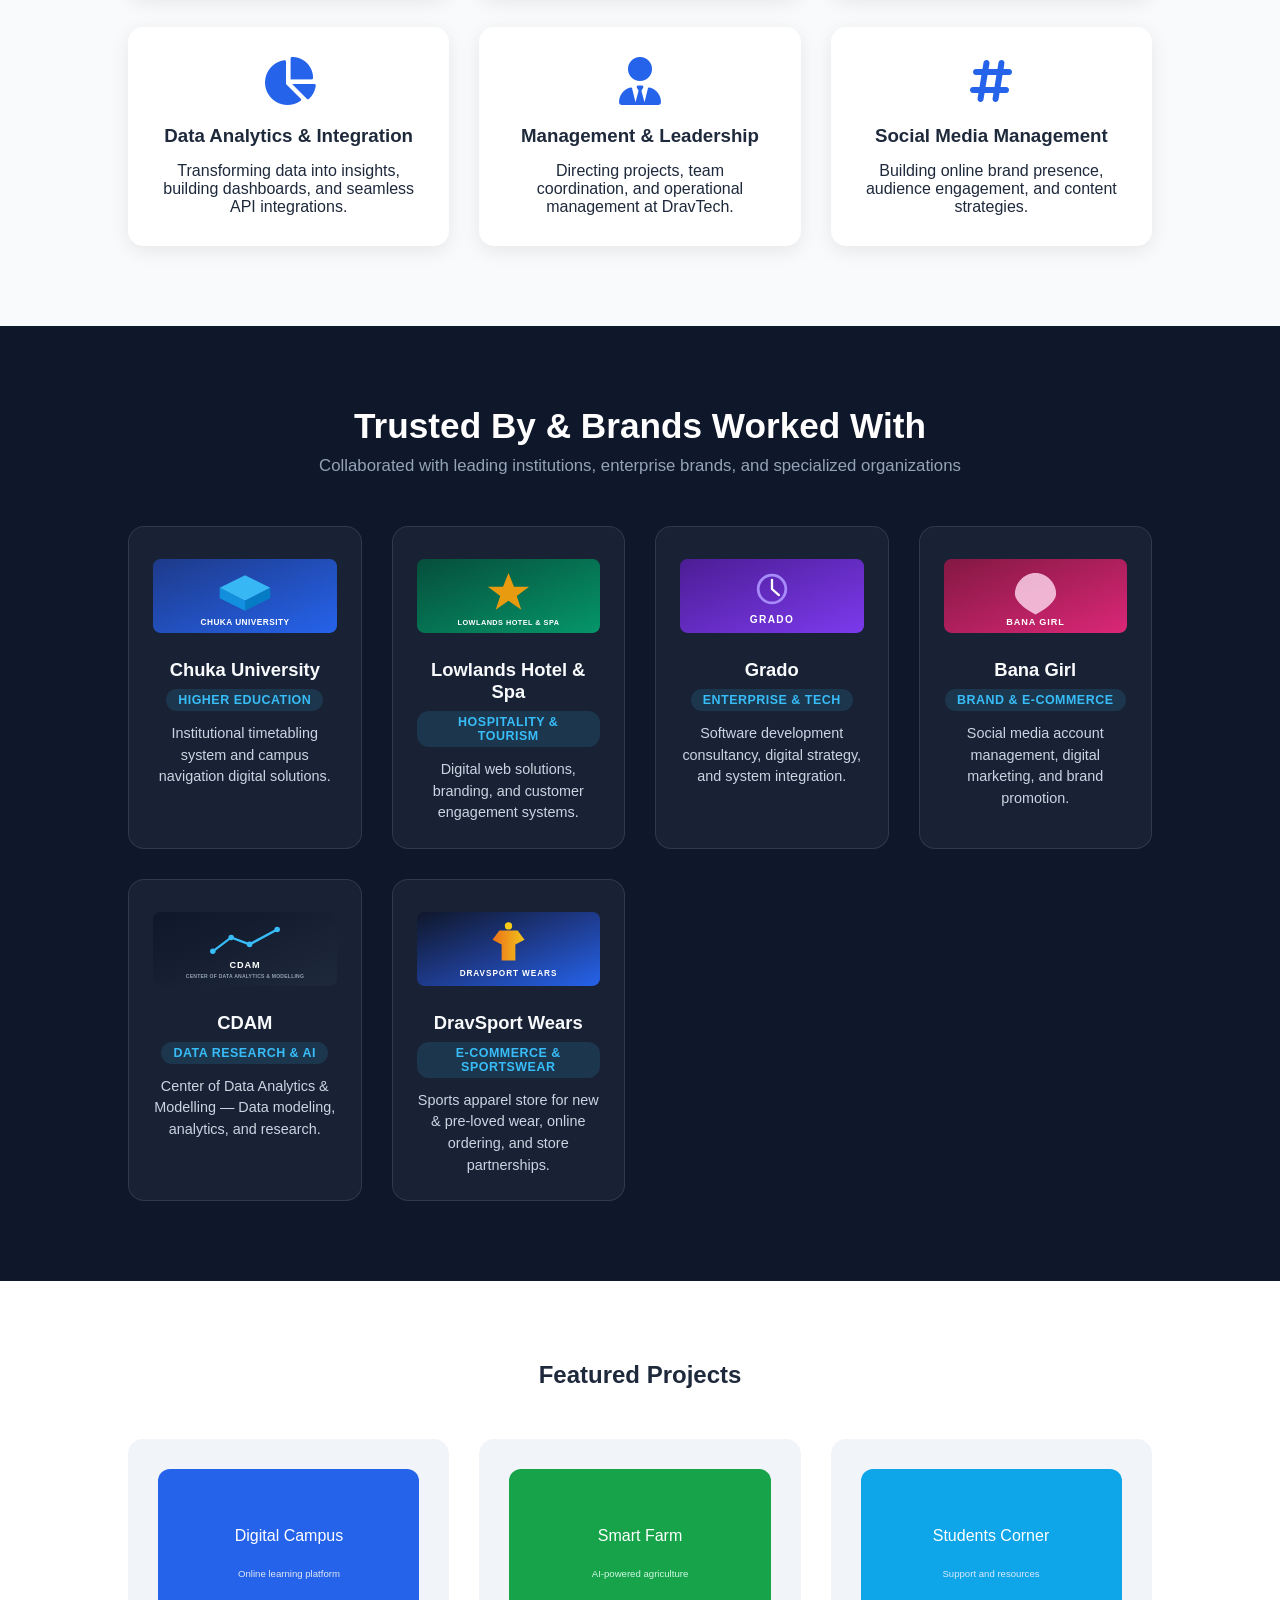
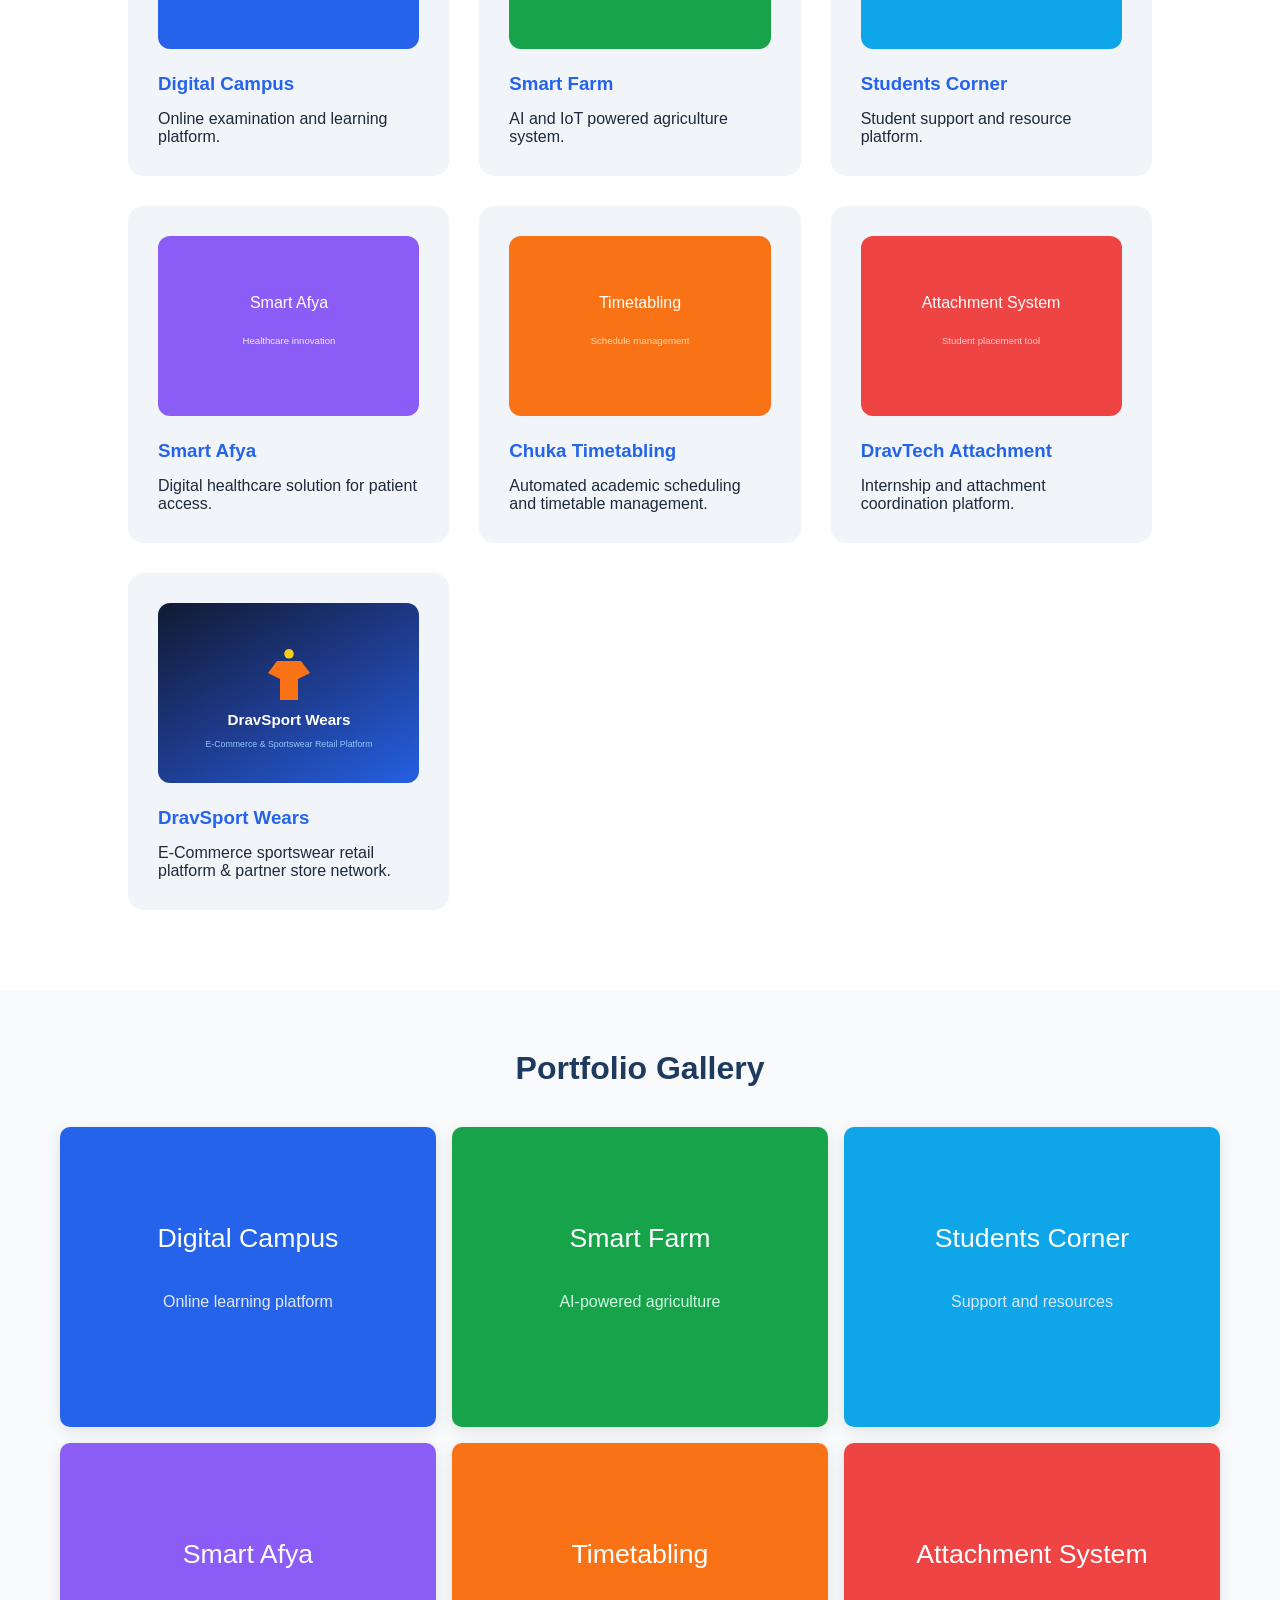
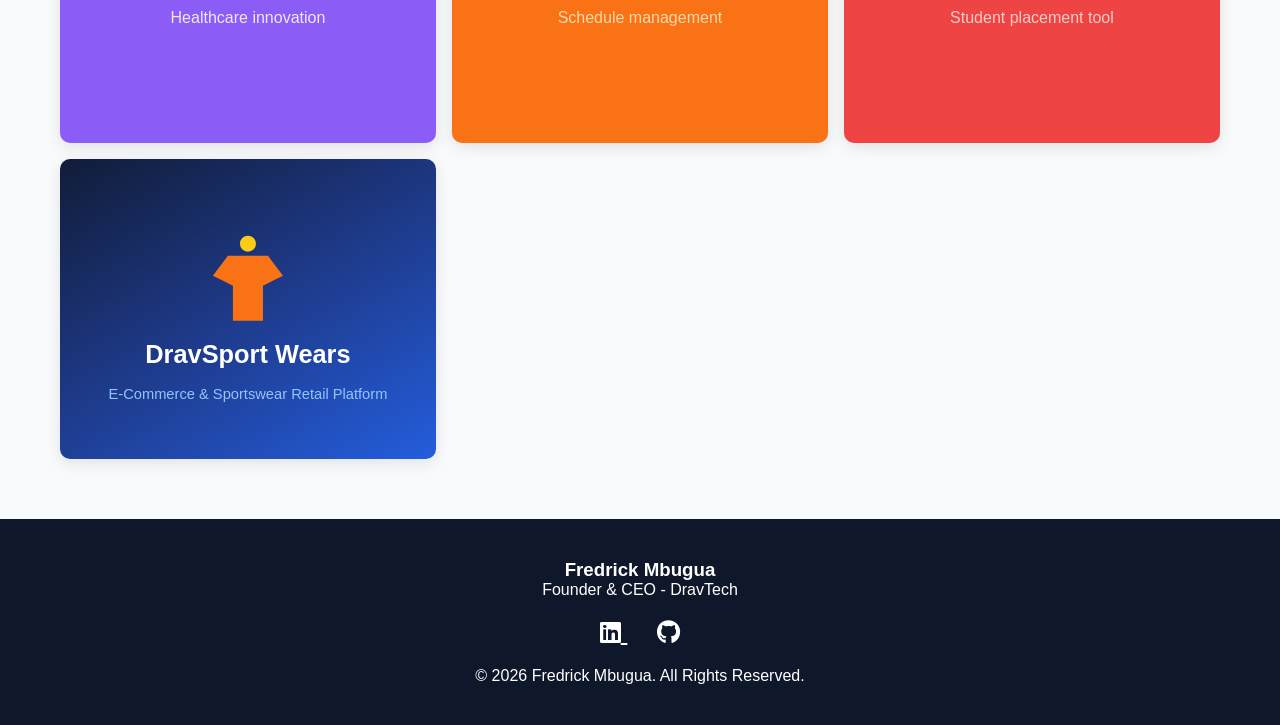
==== commit 0cb2fdcb: "Add DravSport Wears to all pages - project card, brand card, and gallery" ====
--- a/index.html
+++ b/index.html
@@ -210,6 +210,13 @@
                 <p>Center of Data Analytics &amp; Modelling — Data modeling, analytics, and research.</p>
             </div>
 
+            <div class="brand-card">
+                <img src="images/brands/dravsport-wears.svg" alt="DravSport Wears">
+                <h3>DravSport Wears</h3>
+                <span class="brand-tag">E-Commerce &amp; Sportswear</span>
+                <p>Sports apparel store for new &amp; pre-loved wear, online ordering, and store partnerships.</p>
+            </div>
+
         </div>
 
     </section>
@@ -267,6 +274,14 @@
                 <h3>DravTech Attachment</h3>
                 <p>
                     Internship and attachment coordination platform.
+                </p>
+            </div>
+
+            <div class="project-card">
+                <img src="images/projects/dravsport-wears.svg" alt="DravSport Wears">
+                <h3>DravSport Wears</h3>
+                <p>
+                    E-Commerce sportswear retail platform &amp; partner store network.
                 </p>
             </div>
 
@@ -303,6 +318,10 @@
                     <img src="images/projects/dravtech-attachment.svg" alt="DravTech Attachment">
                     <div class="caption">DravTech Attachment — Internship tool</div>
                 </div>
+                <div class="image-card">
+                    <img src="images/projects/dravsport-wears.svg" alt="DravSport Wears">
+                    <div class="caption">DravSport Wears — E-Commerce Retail</div>
+                </div>
             </div>
 
         </section>
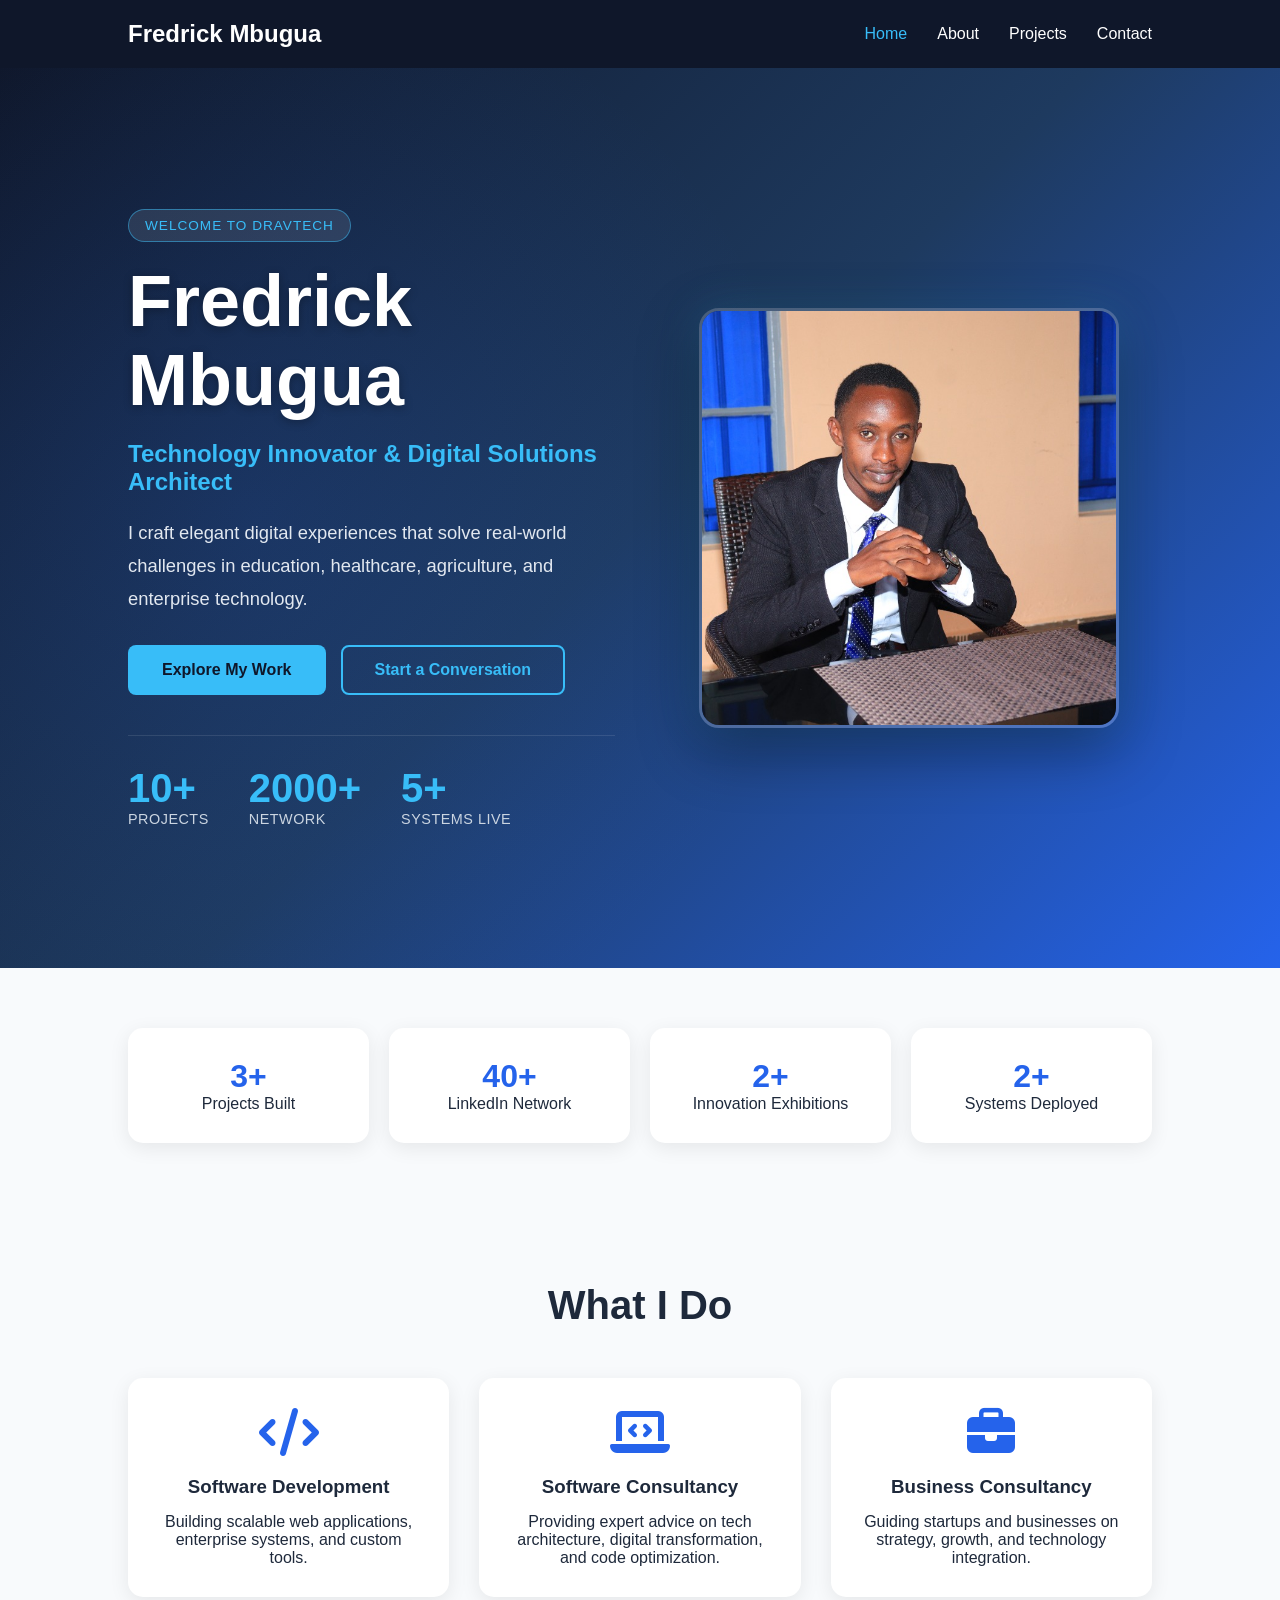
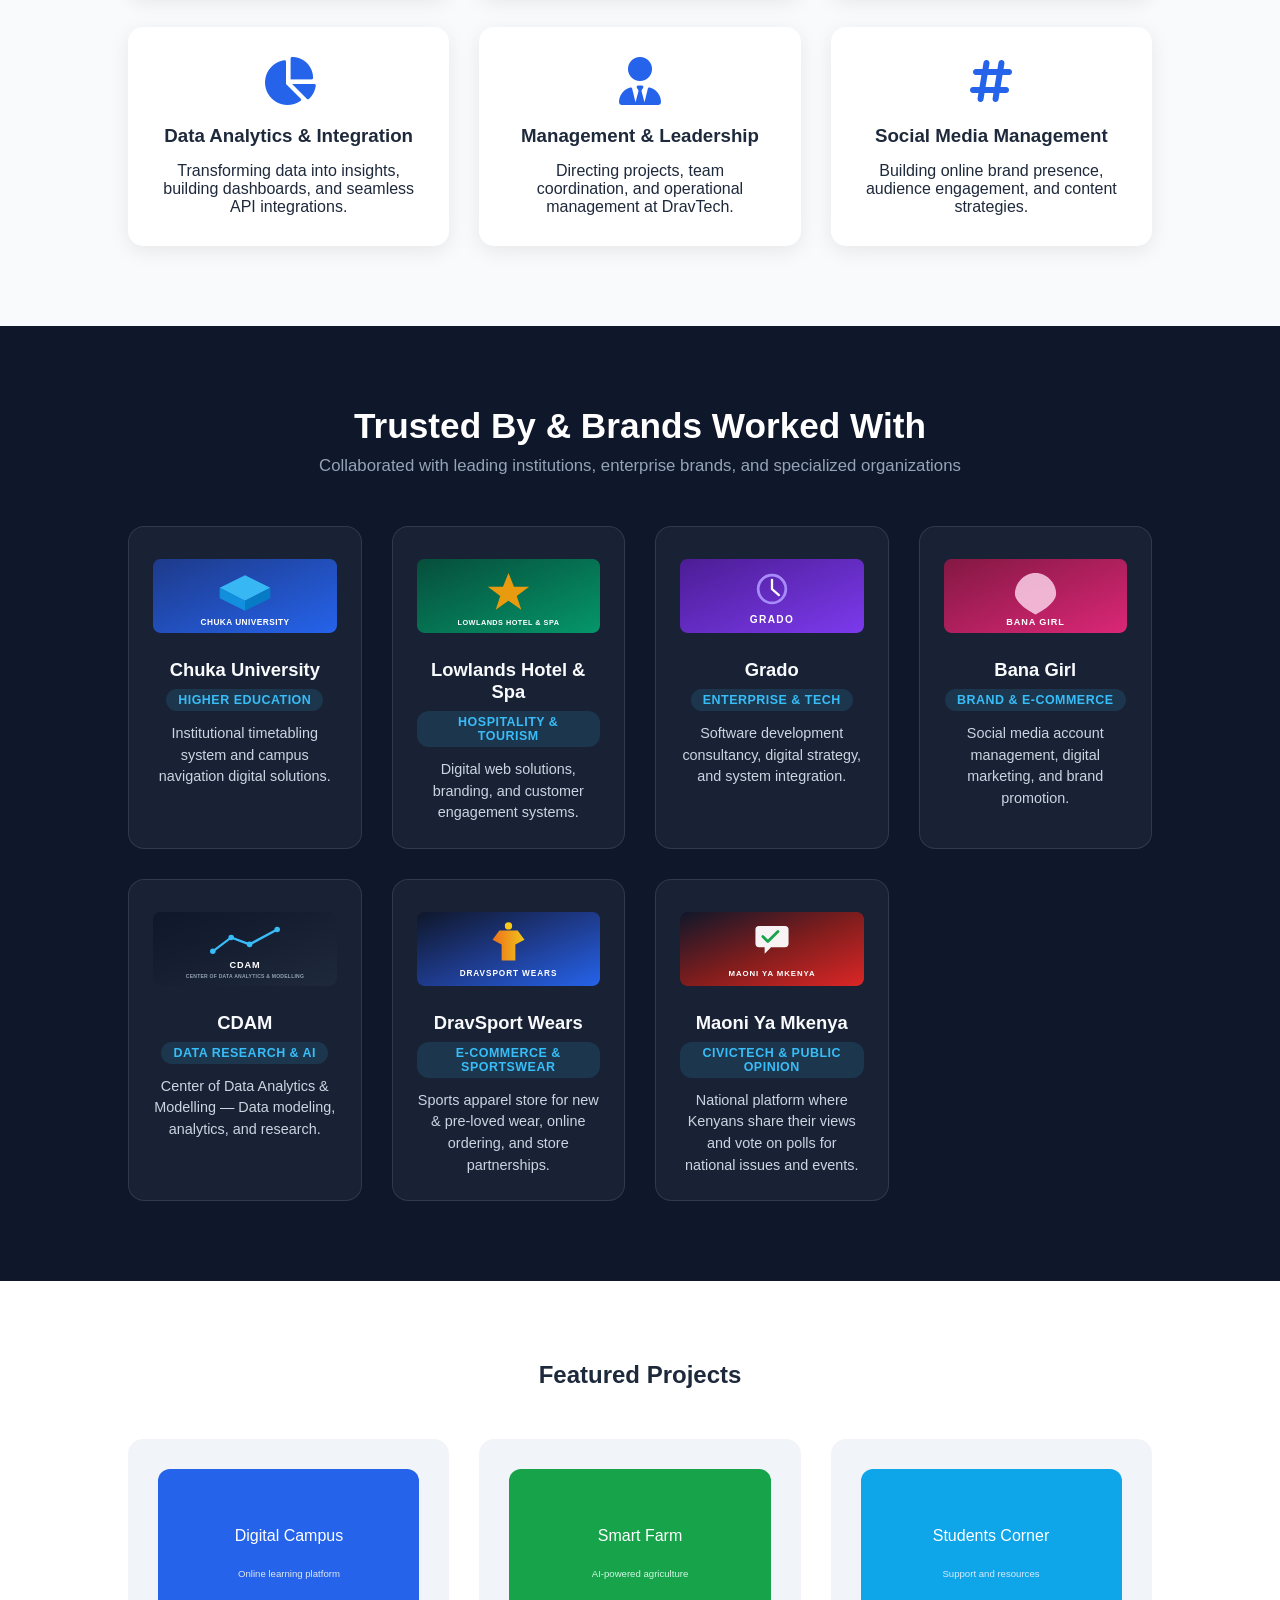
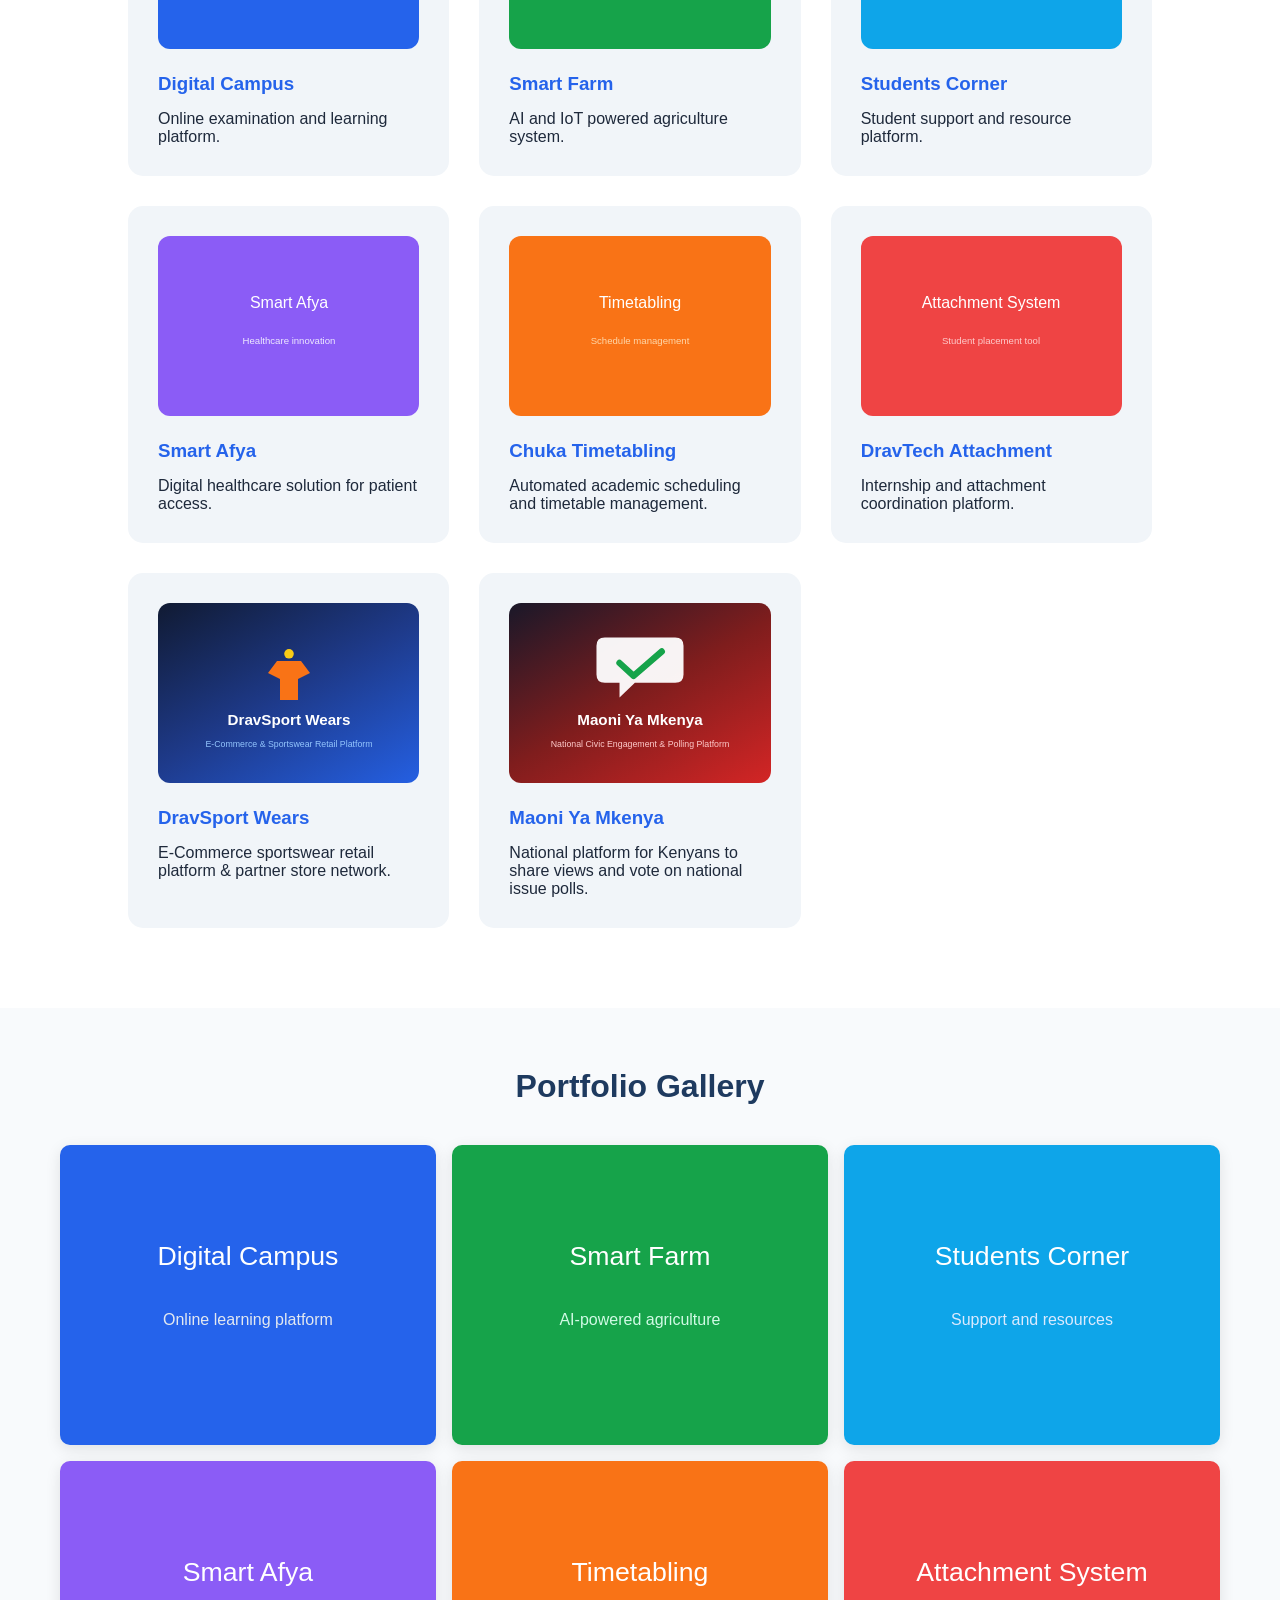
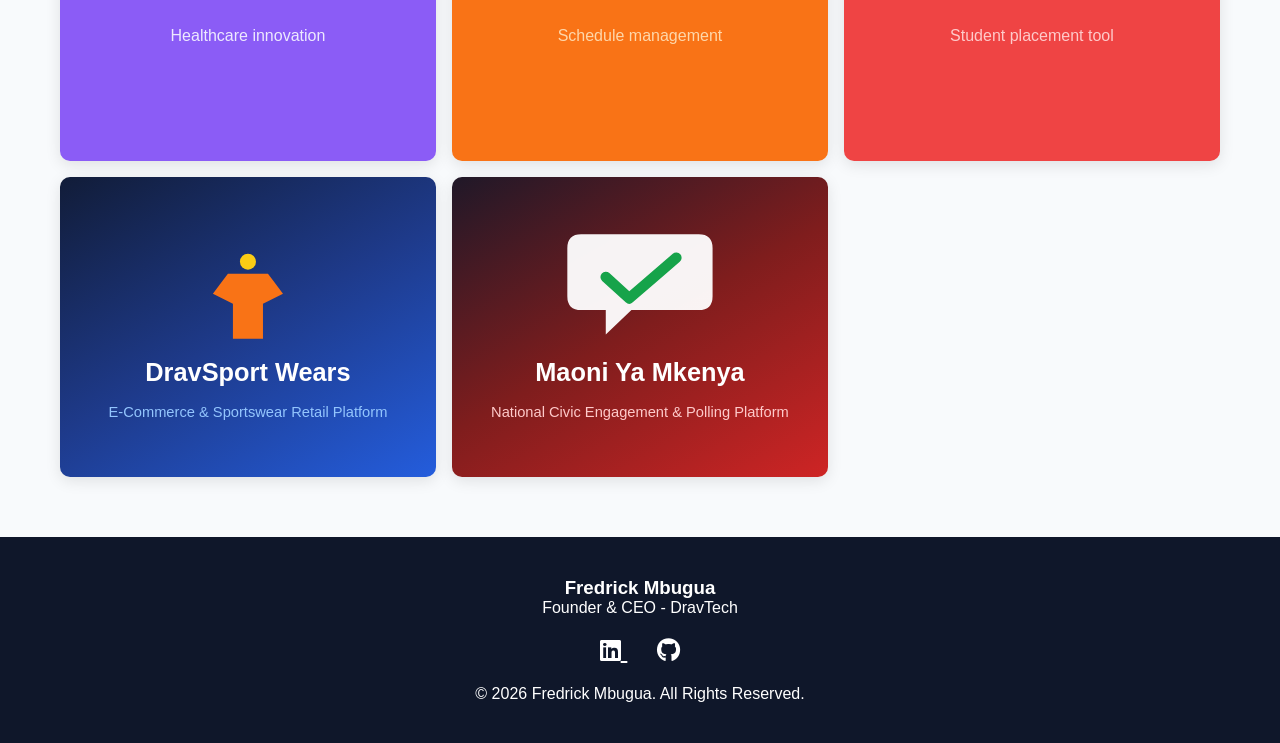
==== commit 1c5b1060: "Add Maoni Ya Mkenya national civic engagement platform to portfolio Featured as a project card, bran" ====
--- a/index.html
+++ b/index.html
@@ -217,6 +217,13 @@
                 <p>Sports apparel store for new &amp; pre-loved wear, online ordering, and store partnerships.</p>
             </div>
 
+            <div class="brand-card">
+                <img src="images/brands/maoni-ya-mkenya.svg" alt="Maoni Ya Mkenya">
+                <h3>Maoni Ya Mkenya</h3>
+                <span class="brand-tag">CivicTech &amp; Public Opinion</span>
+                <p>National platform where Kenyans share their views and vote on polls for national issues and events.</p>
+            </div>
+
         </div>
 
     </section>
@@ -282,6 +289,14 @@
                 <h3>DravSport Wears</h3>
                 <p>
                     E-Commerce sportswear retail platform &amp; partner store network.
+                </p>
+            </div>
+
+            <div class="project-card">
+                <img src="images/projects/maoni-ya-mkenya.svg" alt="Maoni Ya Mkenya">
+                <h3>Maoni Ya Mkenya</h3>
+                <p>
+                    National platform for Kenyans to share views and vote on national issue polls.
                 </p>
             </div>
 
@@ -322,6 +337,10 @@
                     <img src="images/projects/dravsport-wears.svg" alt="DravSport Wears">
                     <div class="caption">DravSport Wears — E-Commerce Retail</div>
                 </div>
+                <div class="image-card">
+                    <img src="images/projects/maoni-ya-mkenya.svg" alt="Maoni Ya Mkenya">
+                    <div class="caption">Maoni Ya Mkenya — National Civic Platform</div>
+                </div>
             </div>
 
         </section>
--- a/css/style.css
+++ b/css/style.css
@@ -174,6 +174,7 @@
     width:420px;
     height:420px;
     object-fit:cover;
+    object-position:top center;
     border-radius:20px;
     border:3px solid rgba(255,255,255,0.2);
     box-shadow:0 20px 60px rgba(0,0,0,0.4), 0 0 40px rgba(56,189,248,0.2);
@@ -403,6 +404,7 @@
     width:220px;
     height:220px;
     object-fit:cover;
+    object-position:top center;
     border-radius:50%;
     margin-bottom:20px;
 }
